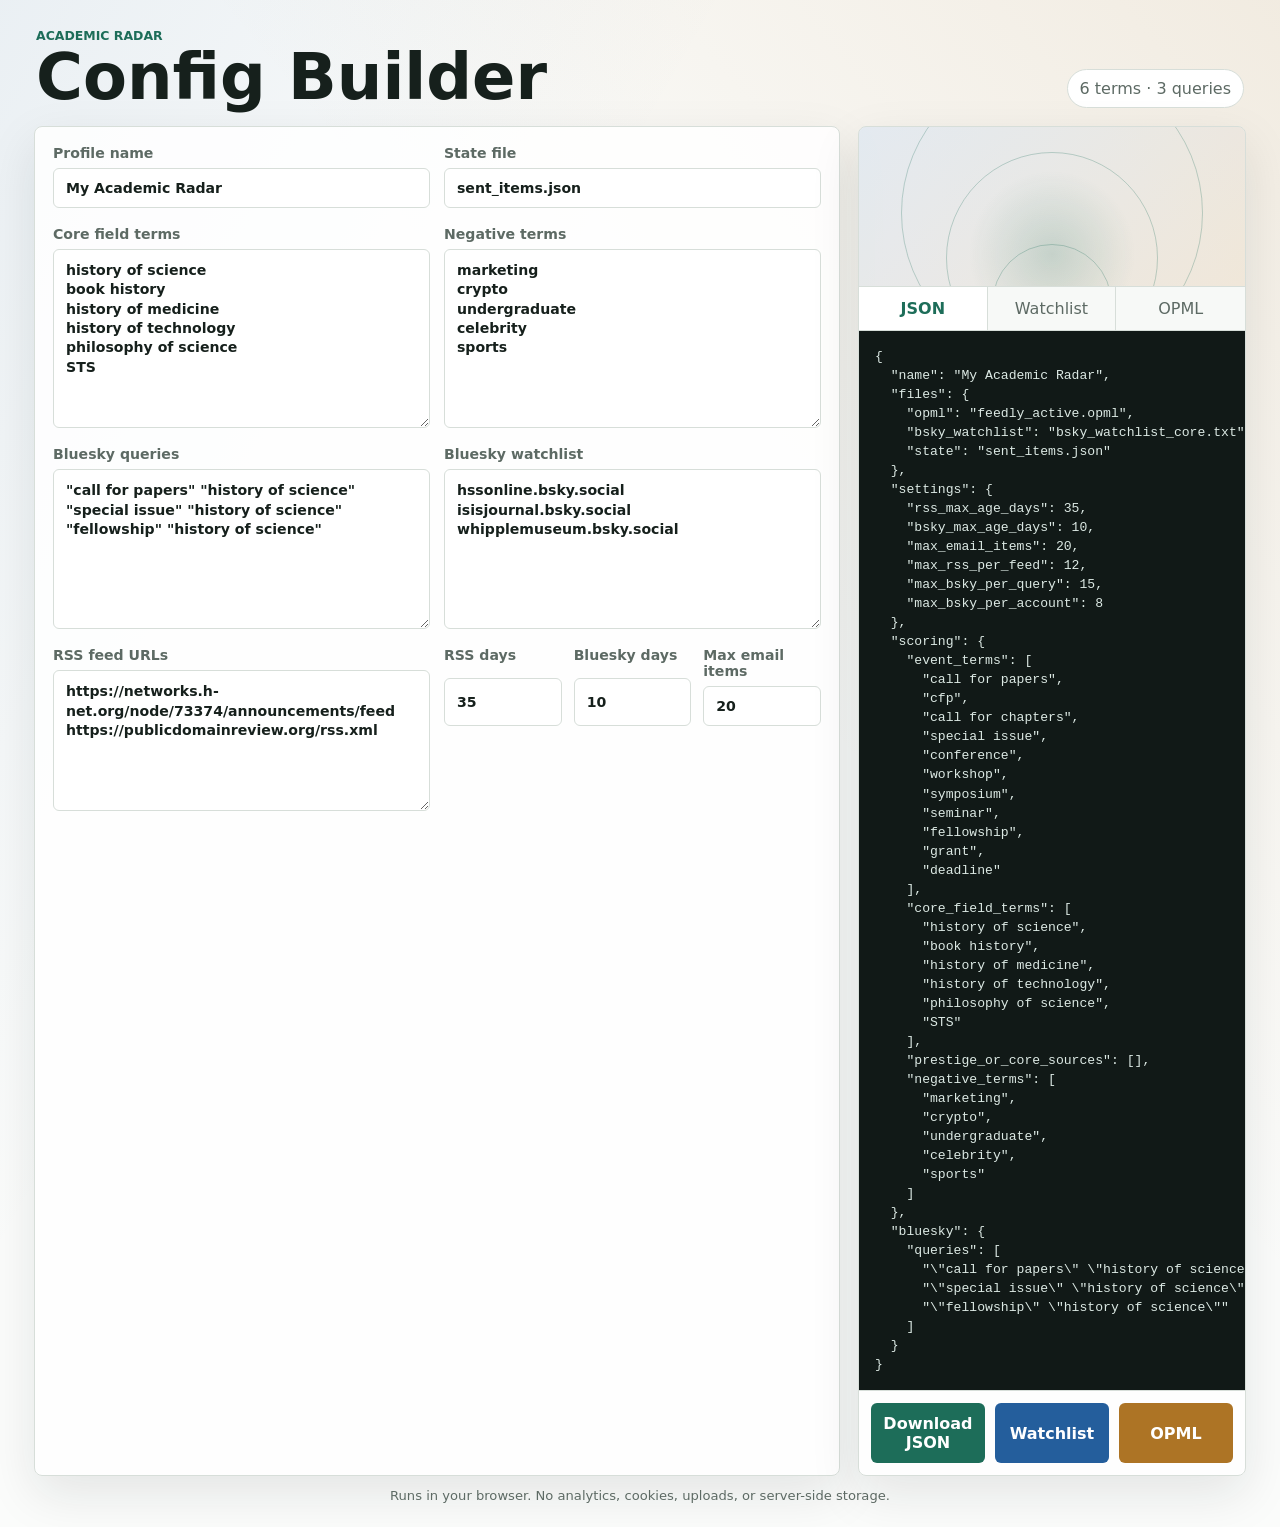
==== index.html @ 34592acf "Add root Pages redirect" ====
<!doctype html>
<html lang="en">
  <head>
    <meta charset="utf-8" />
    <meta http-equiv="refresh" content="0; url=site/" />
    <meta name="viewport" content="width=device-width, initial-scale=1" />
    <title>Academic Radar</title>
  </head>
  <body>
    <p><a href="site/">Open Academic Radar Config Builder</a></p>
  </body>
</html>
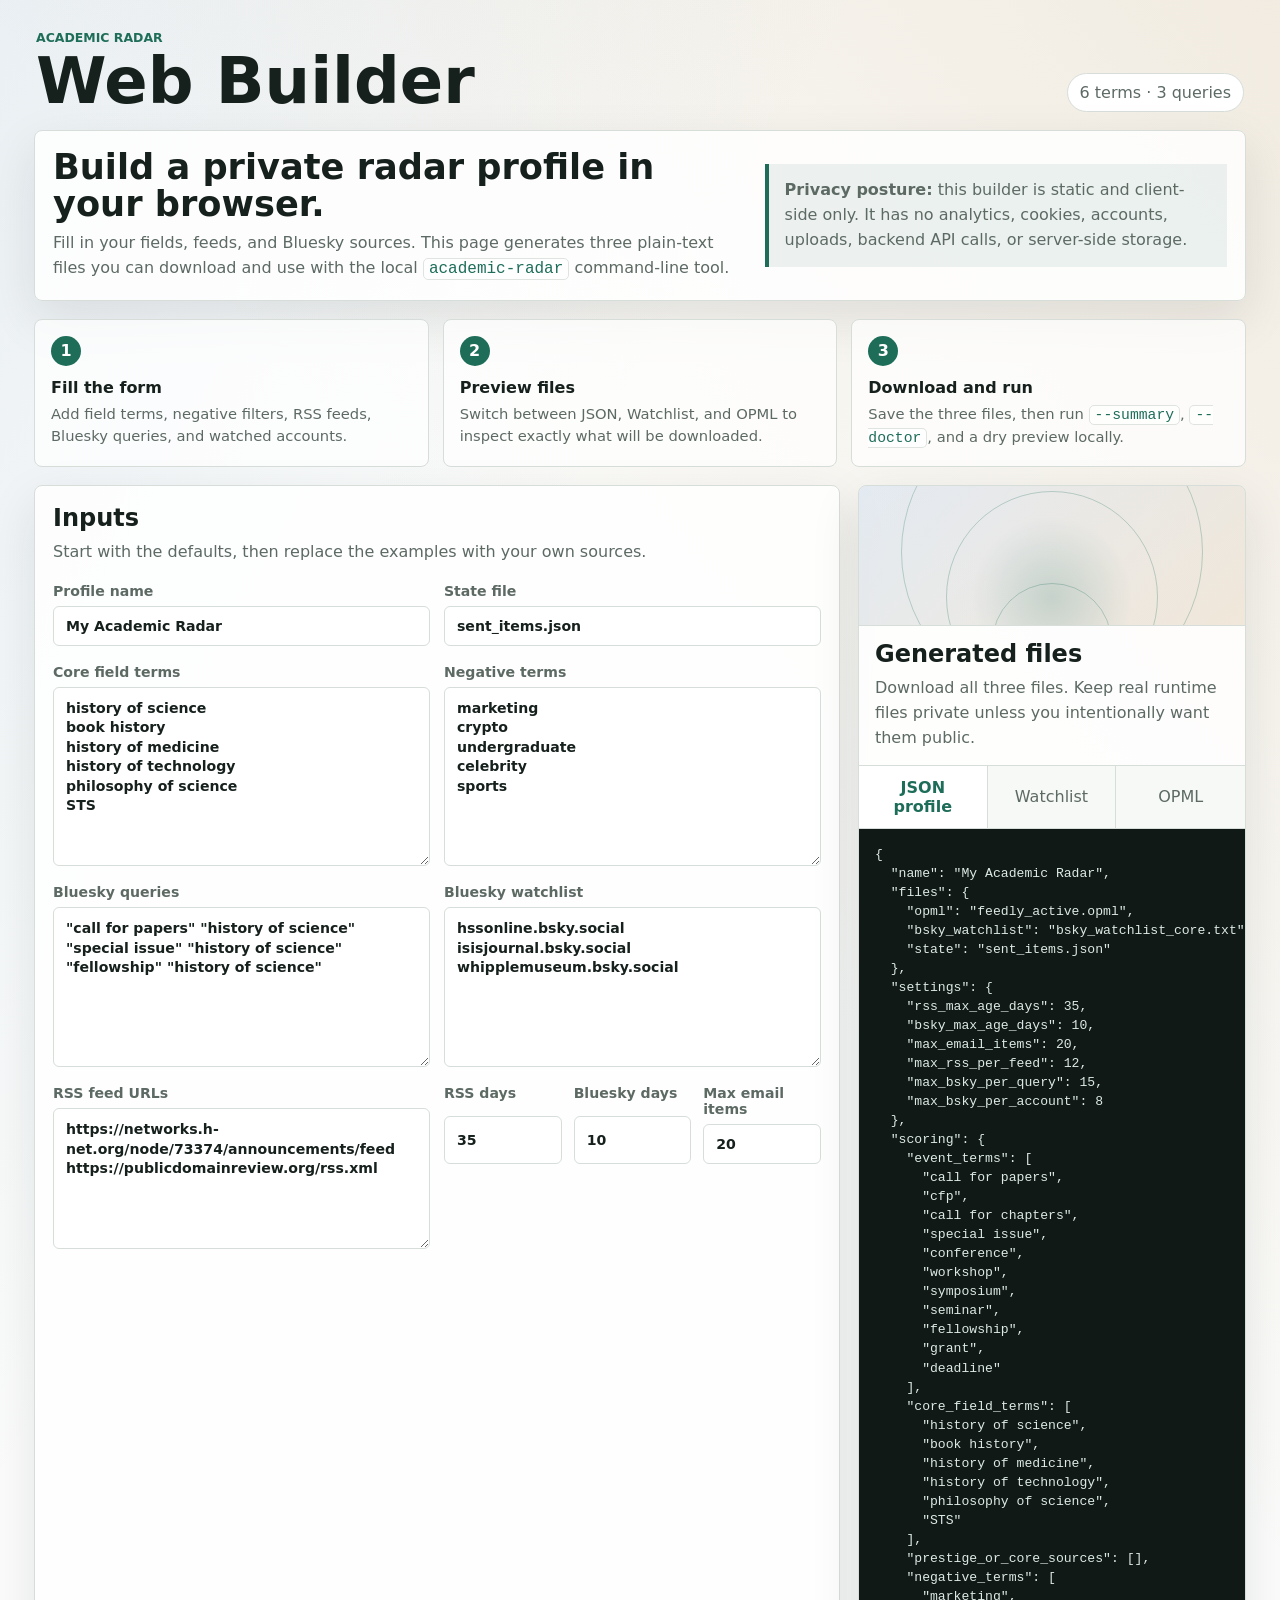
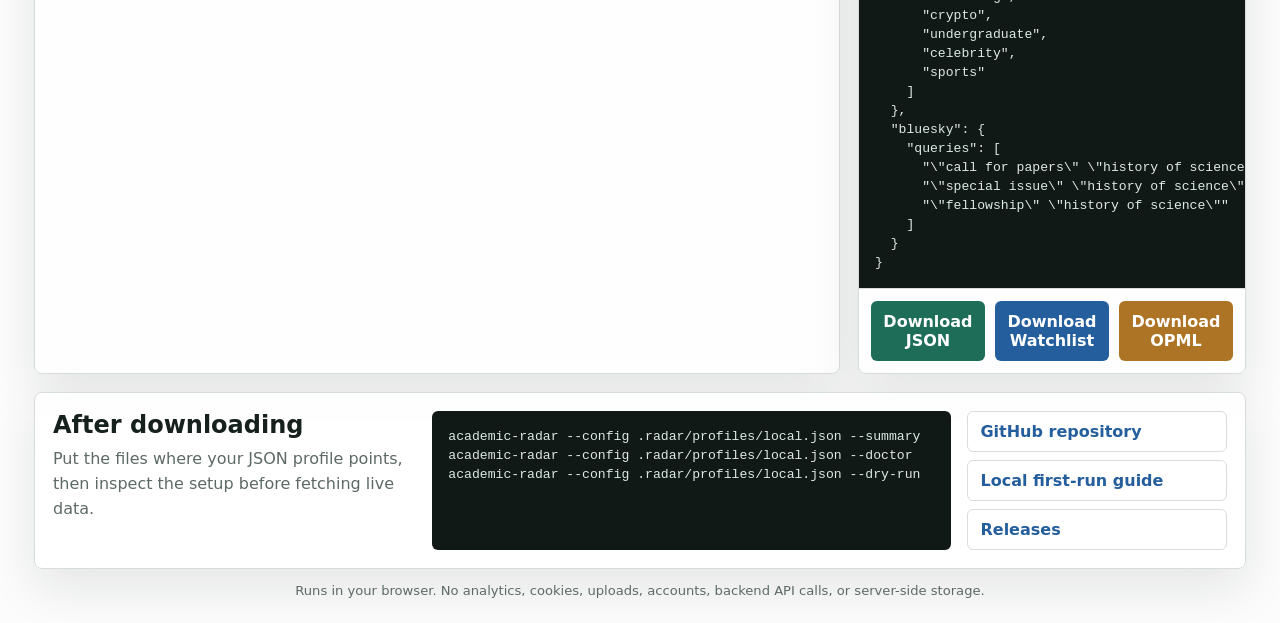
==== commit 0023f5df: "Make root Pages entry mirror web builder" ====
--- a/index.html
+++ b/index.html
@@ -2,11 +2,181 @@
 <html lang="en">
   <head>
     <meta charset="utf-8" />
-    <meta http-equiv="refresh" content="0; url=site/" />
     <meta name="viewport" content="width=device-width, initial-scale=1" />
-    <title>Academic Radar</title>
+    <title>Academic Radar Web Builder</title>
+    <meta
+      name="description"
+      content="Build a local Academic Radar profile, Bluesky watchlist, and OPML feed list in your browser."
+    />
+    <link rel="stylesheet" href="site/styles.css" />
   </head>
   <body>
-    <p><a href="site/">Open Academic Radar Config Builder</a></p>
+    <main class="shell">
+      <section class="workspace" aria-label="Academic Radar web builder">
+        <header class="topbar">
+          <div>
+            <p class="eyebrow">Academic Radar</p>
+            <h1>Web Builder</h1>
+          </div>
+          <div class="status" id="statusText">Ready</div>
+        </header>
+
+        <section class="hero panel" aria-label="What this builder does">
+          <div>
+            <h2>Build a private radar profile in your browser.</h2>
+            <p>
+              Fill in your fields, feeds, and Bluesky sources. This page generates
+              three plain-text files you can download and use with the local
+              <code>academic-radar</code> command-line tool.
+            </p>
+          </div>
+          <div class="hero-note">
+            <strong>Privacy posture:</strong> this builder is static and client-side only.
+            It has no analytics, cookies, accounts, uploads, backend API calls, or
+            server-side storage.
+          </div>
+        </section>
+
+        <section class="steps" aria-label="Beginner workflow">
+          <article class="step-card">
+            <span>1</span>
+            <h2>Fill the form</h2>
+            <p>Add field terms, negative filters, RSS feeds, Bluesky queries, and watched accounts.</p>
+          </article>
+          <article class="step-card">
+            <span>2</span>
+            <h2>Preview files</h2>
+            <p>Switch between JSON, Watchlist, and OPML to inspect exactly what will be downloaded.</p>
+          </article>
+          <article class="step-card">
+            <span>3</span>
+            <h2>Download and run</h2>
+            <p>Save the three files, then run <code>--summary</code>, <code>--doctor</code>, and a dry preview locally.</p>
+          </article>
+        </section>
+
+        <div class="grid">
+          <section class="panel builder" aria-label="Builder inputs">
+            <div class="section-heading">
+              <h2>Inputs</h2>
+              <p>Start with the defaults, then replace the examples with your own sources.</p>
+            </div>
+
+            <div class="field two">
+              <label>
+                Profile name
+                <input id="profileName" value="My Academic Radar" />
+              </label>
+              <label>
+                State file
+                <input id="stateFile" value="sent_items.json" />
+              </label>
+            </div>
+
+            <div class="field two">
+              <label>
+                Core field terms
+                <textarea id="coreTerms" rows="8">history of science
+book history
+history of medicine
+history of technology
+philosophy of science
+STS</textarea>
+              </label>
+              <label>
+                Negative terms
+                <textarea id="negativeTerms" rows="8">marketing
+crypto
+undergraduate
+celebrity
+sports</textarea>
+              </label>
+            </div>
+
+            <div class="field two">
+              <label>
+                Bluesky queries
+                <textarea id="bskyQueries" rows="7">"call for papers" "history of science"
+"special issue" "history of science"
+"fellowship" "history of science"</textarea>
+              </label>
+              <label>
+                Bluesky watchlist
+                <textarea id="watchlist" rows="7">hssonline.bsky.social
+isisjournal.bsky.social
+whipplemuseum.bsky.social</textarea>
+              </label>
+            </div>
+
+            <div class="field two">
+              <label>
+                RSS feed URLs
+                <textarea id="rssFeeds" rows="6">https://networks.h-net.org/node/73374/announcements/feed
+https://publicdomainreview.org/rss.xml</textarea>
+              </label>
+              <div class="numbers" aria-label="Limits">
+                <label>
+                  RSS days
+                  <input id="rssDays" type="number" min="1" max="365" value="35" />
+                </label>
+                <label>
+                  Bluesky days
+                  <input id="bskyDays" type="number" min="1" max="90" value="10" />
+                </label>
+                <label>
+                  Max email items
+                  <input id="maxItems" type="number" min="1" max="100" value="20" />
+                </label>
+              </div>
+            </div>
+          </section>
+
+          <aside class="panel output" aria-label="Generated files">
+            <div class="radar-art" aria-hidden="true">
+              <span></span>
+            </div>
+
+            <div class="output-intro">
+              <h2>Generated files</h2>
+              <p>Download all three files. Keep real runtime files private unless you intentionally want them public.</p>
+            </div>
+
+            <div class="tabs" role="tablist" aria-label="Preview files">
+              <button class="tab active" data-preview="json" type="button">JSON profile</button>
+              <button class="tab" data-preview="watchlist" type="button">Watchlist</button>
+              <button class="tab" data-preview="opml" type="button">OPML</button>
+            </div>
+
+            <pre id="preview" tabindex="0"></pre>
+
+            <div class="actions">
+              <button id="downloadJson" type="button">Download JSON</button>
+              <button id="downloadWatchlist" type="button">Download Watchlist</button>
+              <button id="downloadOpml" type="button">Download OPML</button>
+            </div>
+          </aside>
+        </div>
+
+        <section class="next panel" aria-label="After download">
+          <div>
+            <h2>After downloading</h2>
+            <p>Put the files where your JSON profile points, then inspect the setup before fetching live data.</p>
+          </div>
+          <pre>academic-radar --config .radar/profiles/local.json --summary
+academic-radar --config .radar/profiles/local.json --doctor
+academic-radar --config .radar/profiles/local.json --dry-run</pre>
+          <div class="quick-links">
+            <a href="https://github.com/zhhos98-cell/academic-radar">GitHub repository</a>
+            <a href="https://github.com/zhhos98-cell/academic-radar/blob/main/docs/LOCAL_FIRST_RUN.md">Local first-run guide</a>
+            <a href="https://github.com/zhhos98-cell/academic-radar/releases">Releases</a>
+          </div>
+        </section>
+      </section>
+      <p class="privacy-note">
+        Runs in your browser. No analytics, cookies, uploads, accounts, backend API calls, or server-side storage.
+      </p>
+    </main>
+
+    <script src="site/app.js"></script>
   </body>
 </html>
--- a/site/styles.css
+++ b/site/styles.css
@@ -0,0 +1,418 @@
+:root {
+  color-scheme: light;
+  --ink: #16201c;
+  --muted: #5d6a64;
+  --line: #d7ded9;
+  --paper: #fbfcfb;
+  --panel: #ffffff;
+  --green: #1d6d59;
+  --blue: #245e9c;
+  --gold: #ad7425;
+  --rose: #9a4b58;
+  --shadow: 0 18px 50px rgba(22, 32, 28, 0.1);
+}
+
+* {
+  box-sizing: border-box;
+}
+
+body {
+  margin: 0;
+  min-height: 100vh;
+  background:
+    linear-gradient(120deg, rgba(36, 94, 156, 0.08), transparent 34%),
+    linear-gradient(230deg, rgba(173, 116, 37, 0.12), transparent 42%),
+    var(--paper);
+  color: var(--ink);
+  font-family:
+    Inter, ui-sans-serif, system-ui, -apple-system, BlinkMacSystemFont, "Segoe UI",
+    sans-serif;
+}
+
+button,
+input,
+textarea {
+  font: inherit;
+}
+
+code {
+  border: 1px solid rgba(215, 222, 217, 0.8);
+  border-radius: 5px;
+  background: rgba(255, 255, 255, 0.7);
+  padding: 1px 5px;
+  color: var(--green);
+  font-family: ui-monospace, SFMono-Regular, Menlo, Consolas, monospace;
+}
+
+.shell {
+  width: min(1260px, 100%);
+  margin: 0 auto;
+  padding: 24px;
+}
+
+.workspace {
+  min-height: calc(100vh - 48px);
+  display: flex;
+  flex-direction: column;
+  gap: 18px;
+}
+
+.topbar {
+  display: flex;
+  align-items: flex-end;
+  justify-content: space-between;
+  gap: 18px;
+  padding: 4px 2px 0;
+}
+
+.eyebrow {
+  margin: 0 0 4px;
+  color: var(--green);
+  font-weight: 700;
+  text-transform: uppercase;
+  font-size: 0.78rem;
+}
+
+h1 {
+  margin: 0;
+  font-size: clamp(2rem, 5vw, 4.4rem);
+  line-height: 0.95;
+  letter-spacing: 0;
+}
+
+h2,
+p {
+  margin-top: 0;
+}
+
+h2 {
+  margin-bottom: 8px;
+}
+
+p {
+  color: var(--muted);
+  line-height: 1.55;
+}
+
+.status {
+  border: 1px solid var(--line);
+  background: var(--panel);
+  color: var(--muted);
+  padding: 9px 12px;
+  border-radius: 999px;
+  white-space: nowrap;
+}
+
+.panel {
+  border: 1px solid var(--line);
+  background: rgba(255, 255, 255, 0.86);
+  box-shadow: var(--shadow);
+  border-radius: 8px;
+}
+
+.hero {
+  display: grid;
+  grid-template-columns: minmax(0, 1.2fr) minmax(280px, 0.8fr);
+  gap: 18px;
+  padding: 18px;
+  align-items: center;
+}
+
+.hero h2 {
+  font-size: clamp(1.4rem, 3vw, 2.2rem);
+  line-height: 1.05;
+}
+
+.hero p {
+  margin-bottom: 0;
+}
+
+.hero-note {
+  border-left: 4px solid var(--green);
+  background: rgba(29, 109, 89, 0.08);
+  color: var(--muted);
+  padding: 14px 16px;
+  line-height: 1.55;
+}
+
+.steps {
+  display: grid;
+  grid-template-columns: repeat(3, minmax(0, 1fr));
+  gap: 14px;
+}
+
+.step-card {
+  border: 1px solid var(--line);
+  background: rgba(255, 255, 255, 0.74);
+  border-radius: 8px;
+  padding: 16px;
+}
+
+.step-card span {
+  display: inline-flex;
+  align-items: center;
+  justify-content: center;
+  width: 30px;
+  height: 30px;
+  margin-bottom: 12px;
+  border-radius: 50%;
+  background: var(--green);
+  color: #fff;
+  font-weight: 800;
+}
+
+.step-card h2 {
+  margin-bottom: 6px;
+  font-size: 1rem;
+}
+
+.step-card p {
+  margin-bottom: 0;
+  font-size: 0.92rem;
+}
+
+.grid {
+  display: grid;
+  grid-template-columns: minmax(0, 1.35fr) minmax(360px, 0.65fr);
+  gap: 18px;
+  flex: 1;
+  align-items: stretch;
+}
+
+.builder {
+  display: flex;
+  flex-direction: column;
+  gap: 18px;
+  padding: 18px;
+}
+
+.section-heading p,
+.output-intro p {
+  margin-bottom: 0;
+}
+
+.field {
+  display: grid;
+  gap: 14px;
+}
+
+.field.two {
+  grid-template-columns: repeat(2, minmax(0, 1fr));
+}
+
+label {
+  display: grid;
+  gap: 7px;
+  color: var(--muted);
+  font-weight: 700;
+  font-size: 0.88rem;
+}
+
+input,
+textarea {
+  width: 100%;
+  border: 1px solid var(--line);
+  background: #fff;
+  color: var(--ink);
+  border-radius: 6px;
+  padding: 11px 12px;
+  outline: none;
+}
+
+textarea {
+  resize: vertical;
+  min-height: 128px;
+  line-height: 1.38;
+}
+
+input:focus,
+textarea:focus {
+  border-color: var(--blue);
+  box-shadow: 0 0 0 3px rgba(36, 94, 156, 0.14);
+}
+
+.numbers {
+  display: grid;
+  grid-template-columns: repeat(3, minmax(0, 1fr));
+  gap: 12px;
+  align-content: start;
+}
+
+.output {
+  display: grid;
+  grid-template-rows: auto auto auto 1fr auto;
+  min-height: 720px;
+  overflow: hidden;
+}
+
+.radar-art {
+  height: 140px;
+  position: relative;
+  overflow: hidden;
+  border-bottom: 1px solid var(--line);
+  background:
+    radial-gradient(circle at 50% 80%, rgba(29, 109, 89, 0.18), transparent 36%),
+    linear-gradient(135deg, rgba(36, 94, 156, 0.12), rgba(173, 116, 37, 0.16));
+}
+
+.radar-art::before,
+.radar-art::after,
+.radar-art span {
+  content: "";
+  position: absolute;
+  left: 50%;
+  bottom: -78px;
+  transform: translateX(-50%);
+  border: 1px solid rgba(29, 109, 89, 0.26);
+  border-radius: 50%;
+}
+
+.radar-art::before {
+  width: 300px;
+  height: 300px;
+}
+
+.radar-art::after {
+  width: 210px;
+  height: 210px;
+}
+
+.radar-art span {
+  width: 120px;
+  height: 120px;
+}
+
+.output-intro {
+  padding: 14px 16px;
+  border-bottom: 1px solid var(--line);
+}
+
+.tabs {
+  display: grid;
+  grid-template-columns: repeat(3, 1fr);
+  border-bottom: 1px solid var(--line);
+}
+
+.tab {
+  border: 0;
+  border-right: 1px solid var(--line);
+  background: #f7f9f7;
+  color: var(--muted);
+  padding: 12px 10px;
+  cursor: pointer;
+}
+
+.tab:last-child {
+  border-right: 0;
+}
+
+.tab.active {
+  background: #fff;
+  color: var(--green);
+  font-weight: 800;
+}
+
+pre {
+  margin: 0;
+  padding: 16px;
+  overflow: auto;
+  background: #111917;
+  color: #dce9e4;
+  font: 0.82rem/1.45 ui-monospace, SFMono-Regular, Menlo, Consolas, monospace;
+}
+
+.actions {
+  display: grid;
+  grid-template-columns: repeat(3, 1fr);
+  gap: 10px;
+  padding: 12px;
+  border-top: 1px solid var(--line);
+}
+
+.actions button {
+  border: 0;
+  background: var(--green);
+  color: #fff;
+  border-radius: 6px;
+  padding: 11px 10px;
+  cursor: pointer;
+  font-weight: 800;
+}
+
+.actions button:nth-child(2) {
+  background: var(--blue);
+}
+
+.actions button:nth-child(3) {
+  background: var(--gold);
+}
+
+.next {
+  display: grid;
+  grid-template-columns: minmax(240px, 0.7fr) minmax(360px, 1fr) minmax(220px, 0.5fr);
+  gap: 16px;
+  padding: 18px;
+  align-items: stretch;
+}
+
+.next pre {
+  border-radius: 6px;
+  min-height: 100%;
+}
+
+.quick-links {
+  display: grid;
+  gap: 8px;
+  align-content: start;
+}
+
+.quick-links a {
+  border: 1px solid var(--line);
+  border-radius: 6px;
+  background: #fff;
+  color: var(--blue);
+  padding: 10px 12px;
+  text-decoration: none;
+  font-weight: 800;
+}
+
+.quick-links a:hover,
+.quick-links a:focus {
+  border-color: var(--blue);
+  outline: none;
+}
+
+.privacy-note {
+  margin: 12px 0 0;
+  color: var(--muted);
+  font-size: 0.82rem;
+  text-align: center;
+}
+
+@media (max-width: 920px) {
+  .shell {
+    padding: 14px;
+  }
+
+  .topbar {
+    align-items: flex-start;
+    flex-direction: column;
+  }
+
+  .hero,
+  .grid,
+  .field.two,
+  .steps,
+  .next {
+    grid-template-columns: 1fr;
+  }
+
+  .output {
+    min-height: 620px;
+  }
+
+  .numbers,
+  .actions {
+    grid-template-columns: 1fr;
+  }
+}
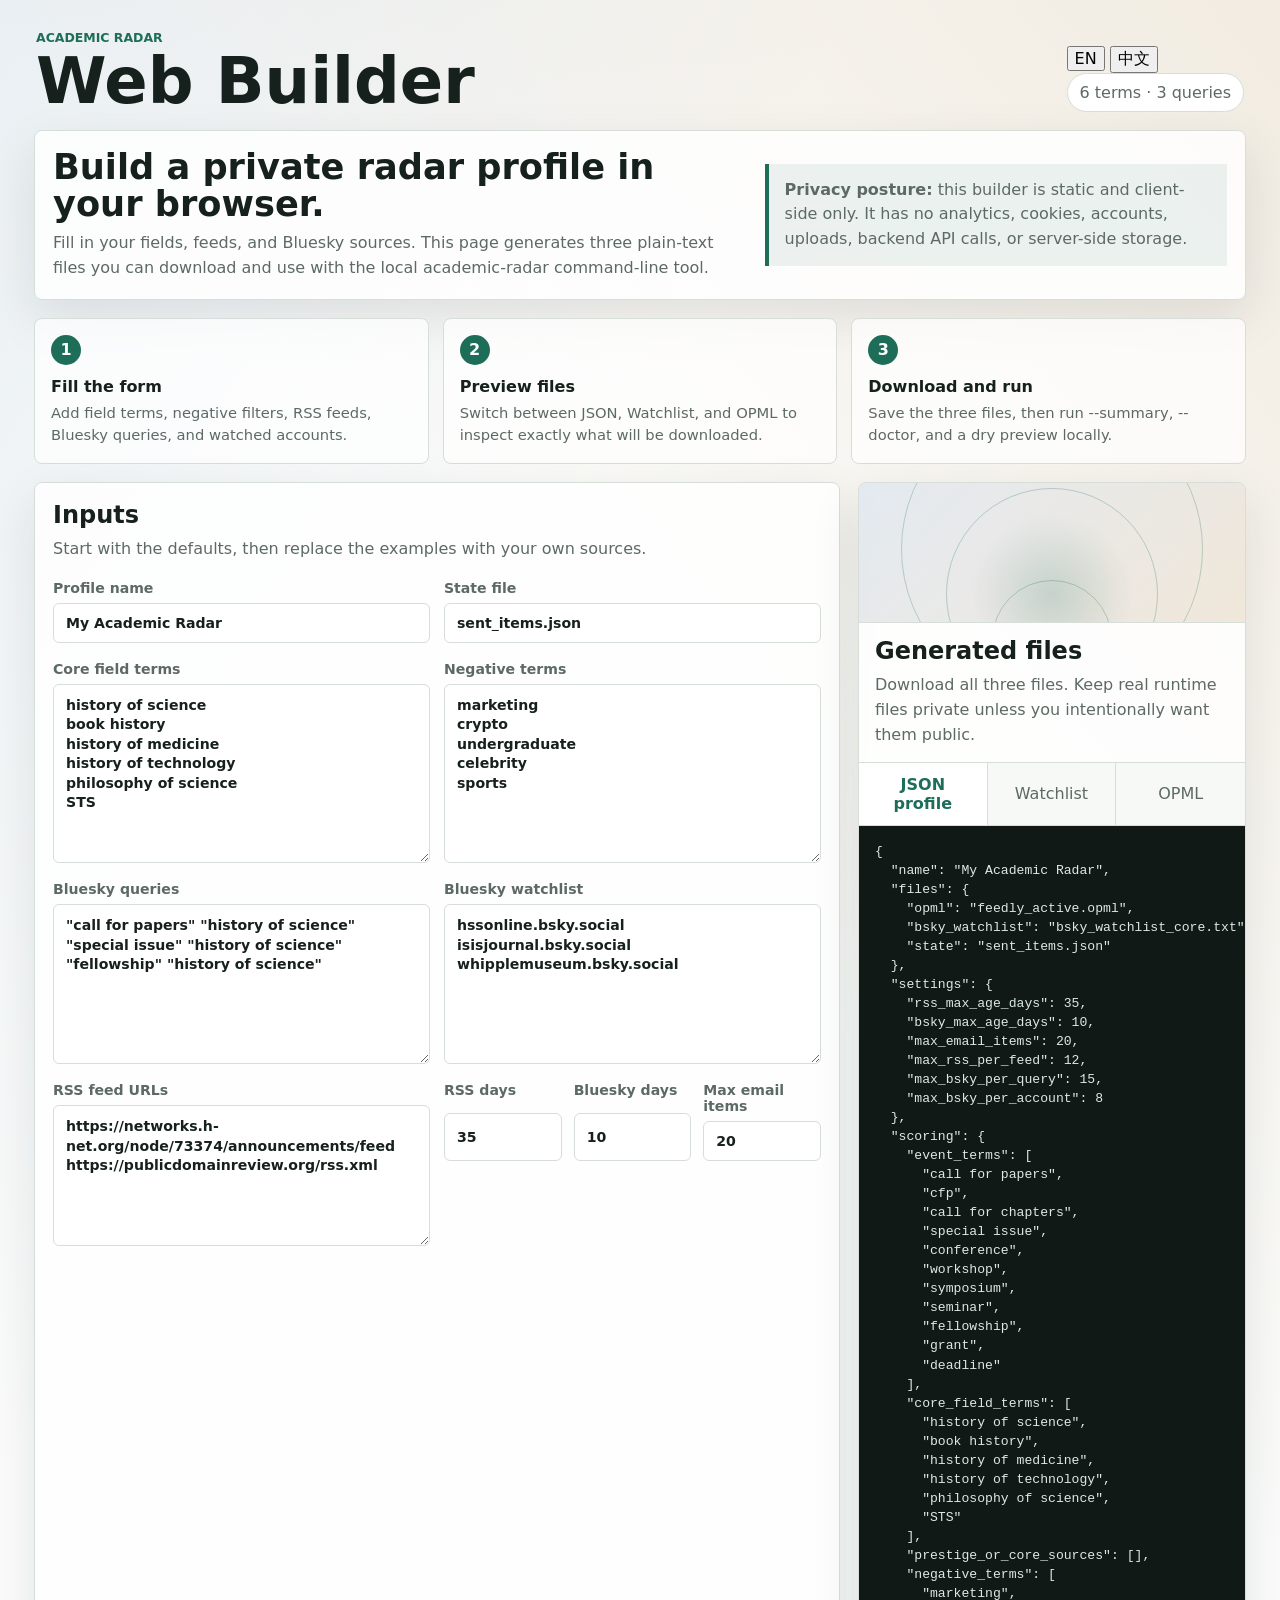
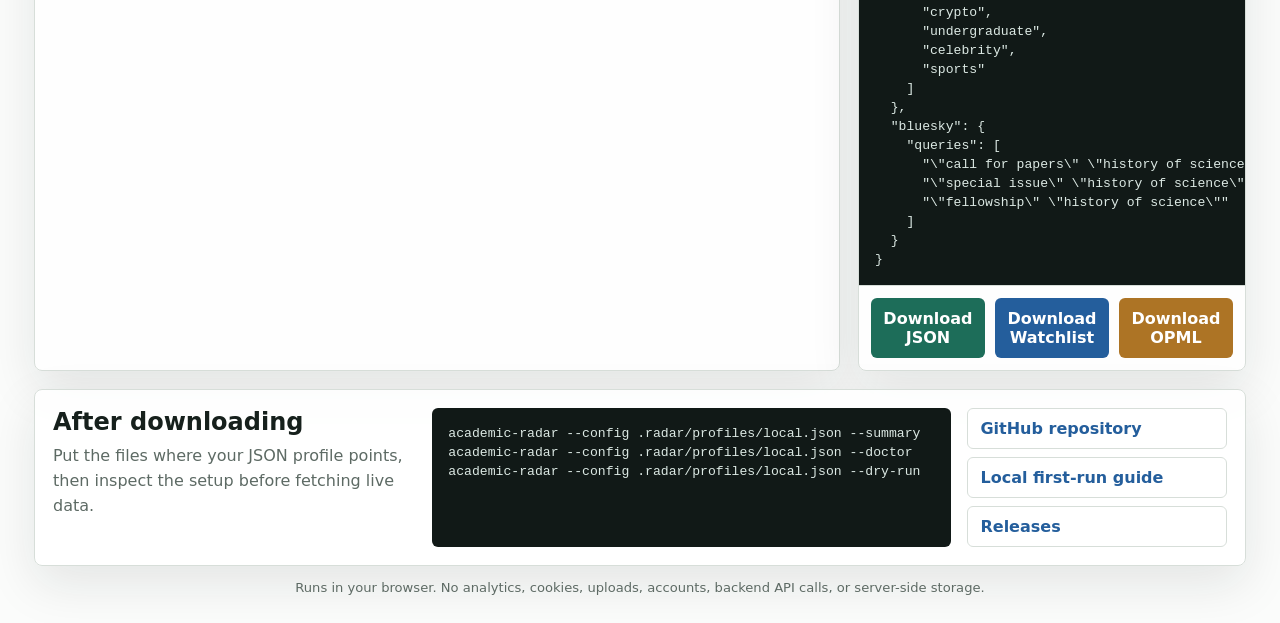
==== commit 9265e460: "Add bilingual markup to root builder" ====
--- a/index.html
+++ b/index.html
@@ -16,66 +16,74 @@
         <header class="topbar">
           <div>
             <p class="eyebrow">Academic Radar</p>
-            <h1>Web Builder</h1>
+            <h1 data-i18n="title">Web Builder</h1>
           </div>
-          <div class="status" id="statusText">Ready</div>
+          <div class="topbar-actions">
+            <div class="language-switch" role="group" aria-label="Language">
+              <button class="lang-button active" data-lang-choice="en" type="button">EN</button>
+              <button class="lang-button" data-lang-choice="zh" type="button">中文</button>
+            </div>
+            <div class="status" id="statusText">Ready</div>
+          </div>
         </header>
 
         <section class="hero panel" aria-label="What this builder does">
           <div>
-            <h2>Build a private radar profile in your browser.</h2>
-            <p>
+            <h2 data-i18n="hero.heading">Build a private radar profile in your browser.</h2>
+            <p data-i18n="hero.body">
               Fill in your fields, feeds, and Bluesky sources. This page generates
               three plain-text files you can download and use with the local
-              <code>academic-radar</code> command-line tool.
+              academic-radar command-line tool.
             </p>
           </div>
           <div class="hero-note">
-            <strong>Privacy posture:</strong> this builder is static and client-side only.
-            It has no analytics, cookies, accounts, uploads, backend API calls, or
-            server-side storage.
+            <strong data-i18n="privacy.label">Privacy posture:</strong>
+            <span data-i18n="privacy.body">
+              this builder is static and client-side only. It has no analytics,
+              cookies, accounts, uploads, backend API calls, or server-side storage.
+            </span>
           </div>
         </section>
 
         <section class="steps" aria-label="Beginner workflow">
           <article class="step-card">
             <span>1</span>
-            <h2>Fill the form</h2>
-            <p>Add field terms, negative filters, RSS feeds, Bluesky queries, and watched accounts.</p>
+            <h2 data-i18n="step1.heading">Fill the form</h2>
+            <p data-i18n="step1.body">Add field terms, negative filters, RSS feeds, Bluesky queries, and watched accounts.</p>
           </article>
           <article class="step-card">
             <span>2</span>
-            <h2>Preview files</h2>
-            <p>Switch between JSON, Watchlist, and OPML to inspect exactly what will be downloaded.</p>
+            <h2 data-i18n="step2.heading">Preview files</h2>
+            <p data-i18n="step2.body">Switch between JSON, Watchlist, and OPML to inspect exactly what will be downloaded.</p>
           </article>
           <article class="step-card">
             <span>3</span>
-            <h2>Download and run</h2>
-            <p>Save the three files, then run <code>--summary</code>, <code>--doctor</code>, and a dry preview locally.</p>
+            <h2 data-i18n="step3.heading">Download and run</h2>
+            <p data-i18n="step3.body">Save the three files, then run --summary, --doctor, and a dry preview locally.</p>
           </article>
         </section>
 
         <div class="grid">
           <section class="panel builder" aria-label="Builder inputs">
             <div class="section-heading">
-              <h2>Inputs</h2>
-              <p>Start with the defaults, then replace the examples with your own sources.</p>
+              <h2 data-i18n="inputs.heading">Inputs</h2>
+              <p data-i18n="inputs.body">Start with the defaults, then replace the examples with your own sources.</p>
             </div>
 
             <div class="field two">
               <label>
-                Profile name
+                <span data-i18n="label.profileName">Profile name</span>
                 <input id="profileName" value="My Academic Radar" />
               </label>
               <label>
-                State file
+                <span data-i18n="label.stateFile">State file</span>
                 <input id="stateFile" value="sent_items.json" />
               </label>
             </div>
 
             <div class="field two">
               <label>
-                Core field terms
+                <span data-i18n="label.coreTerms">Core field terms</span>
                 <textarea id="coreTerms" rows="8">history of science
 book history
 history of medicine
@@ -84,7 +92,7 @@
 STS</textarea>
               </label>
               <label>
-                Negative terms
+                <span data-i18n="label.negativeTerms">Negative terms</span>
                 <textarea id="negativeTerms" rows="8">marketing
 crypto
 undergraduate
@@ -95,13 +103,13 @@
 
             <div class="field two">
               <label>
-                Bluesky queries
+                <span data-i18n="label.bskyQueries">Bluesky queries</span>
                 <textarea id="bskyQueries" rows="7">"call for papers" "history of science"
 "special issue" "history of science"
 "fellowship" "history of science"</textarea>
               </label>
               <label>
-                Bluesky watchlist
+                <span data-i18n="label.watchlist">Bluesky watchlist</span>
                 <textarea id="watchlist" rows="7">hssonline.bsky.social
 isisjournal.bsky.social
 whipplemuseum.bsky.social</textarea>
@@ -110,21 +118,21 @@
 
             <div class="field two">
               <label>
-                RSS feed URLs
+                <span data-i18n="label.rssFeeds">RSS feed URLs</span>
                 <textarea id="rssFeeds" rows="6">https://networks.h-net.org/node/73374/announcements/feed
 https://publicdomainreview.org/rss.xml</textarea>
               </label>
               <div class="numbers" aria-label="Limits">
                 <label>
-                  RSS days
+                  <span data-i18n="label.rssDays">RSS days</span>
                   <input id="rssDays" type="number" min="1" max="365" value="35" />
                 </label>
                 <label>
-                  Bluesky days
+                  <span data-i18n="label.bskyDays">Bluesky days</span>
                   <input id="bskyDays" type="number" min="1" max="90" value="10" />
                 </label>
                 <label>
-                  Max email items
+                  <span data-i18n="label.maxItems">Max email items</span>
                   <input id="maxItems" type="number" min="1" max="100" value="20" />
                 </label>
               </div>
@@ -137,42 +145,42 @@
             </div>
 
             <div class="output-intro">
-              <h2>Generated files</h2>
-              <p>Download all three files. Keep real runtime files private unless you intentionally want them public.</p>
+              <h2 data-i18n="output.heading">Generated files</h2>
+              <p data-i18n="output.body">Download all three files. Keep real runtime files private unless you intentionally want them public.</p>
             </div>
 
             <div class="tabs" role="tablist" aria-label="Preview files">
-              <button class="tab active" data-preview="json" type="button">JSON profile</button>
-              <button class="tab" data-preview="watchlist" type="button">Watchlist</button>
-              <button class="tab" data-preview="opml" type="button">OPML</button>
+              <button class="tab active" data-preview="json" data-i18n="tab.json" type="button">JSON profile</button>
+              <button class="tab" data-preview="watchlist" data-i18n="tab.watchlist" type="button">Watchlist</button>
+              <button class="tab" data-preview="opml" data-i18n="tab.opml" type="button">OPML</button>
             </div>
 
             <pre id="preview" tabindex="0"></pre>
 
             <div class="actions">
-              <button id="downloadJson" type="button">Download JSON</button>
-              <button id="downloadWatchlist" type="button">Download Watchlist</button>
-              <button id="downloadOpml" type="button">Download OPML</button>
+              <button id="downloadJson" data-i18n="button.json" type="button">Download JSON</button>
+              <button id="downloadWatchlist" data-i18n="button.watchlist" type="button">Download Watchlist</button>
+              <button id="downloadOpml" data-i18n="button.opml" type="button">Download OPML</button>
             </div>
           </aside>
         </div>
 
         <section class="next panel" aria-label="After download">
           <div>
-            <h2>After downloading</h2>
-            <p>Put the files where your JSON profile points, then inspect the setup before fetching live data.</p>
+            <h2 data-i18n="after.heading">After downloading</h2>
+            <p data-i18n="after.body">Put the files where your JSON profile points, then inspect the setup before fetching live data.</p>
           </div>
           <pre>academic-radar --config .radar/profiles/local.json --summary
 academic-radar --config .radar/profiles/local.json --doctor
 academic-radar --config .radar/profiles/local.json --dry-run</pre>
           <div class="quick-links">
-            <a href="https://github.com/zhhos98-cell/academic-radar">GitHub repository</a>
-            <a href="https://github.com/zhhos98-cell/academic-radar/blob/main/docs/LOCAL_FIRST_RUN.md">Local first-run guide</a>
-            <a href="https://github.com/zhhos98-cell/academic-radar/releases">Releases</a>
+            <a href="https://github.com/zhhos98-cell/academic-radar" data-i18n="link.repo">GitHub repository</a>
+            <a href="https://github.com/zhhos98-cell/academic-radar/blob/main/docs/LOCAL_FIRST_RUN.md" data-i18n="link.guide">Local first-run guide</a>
+            <a href="https://github.com/zhhos98-cell/academic-radar/releases" data-i18n="link.releases">Releases</a>
           </div>
         </section>
       </section>
-      <p class="privacy-note">
+      <p class="privacy-note" data-i18n="footer.privacy">
         Runs in your browser. No analytics, cookies, uploads, accounts, backend API calls, or server-side storage.
       </p>
     </main>
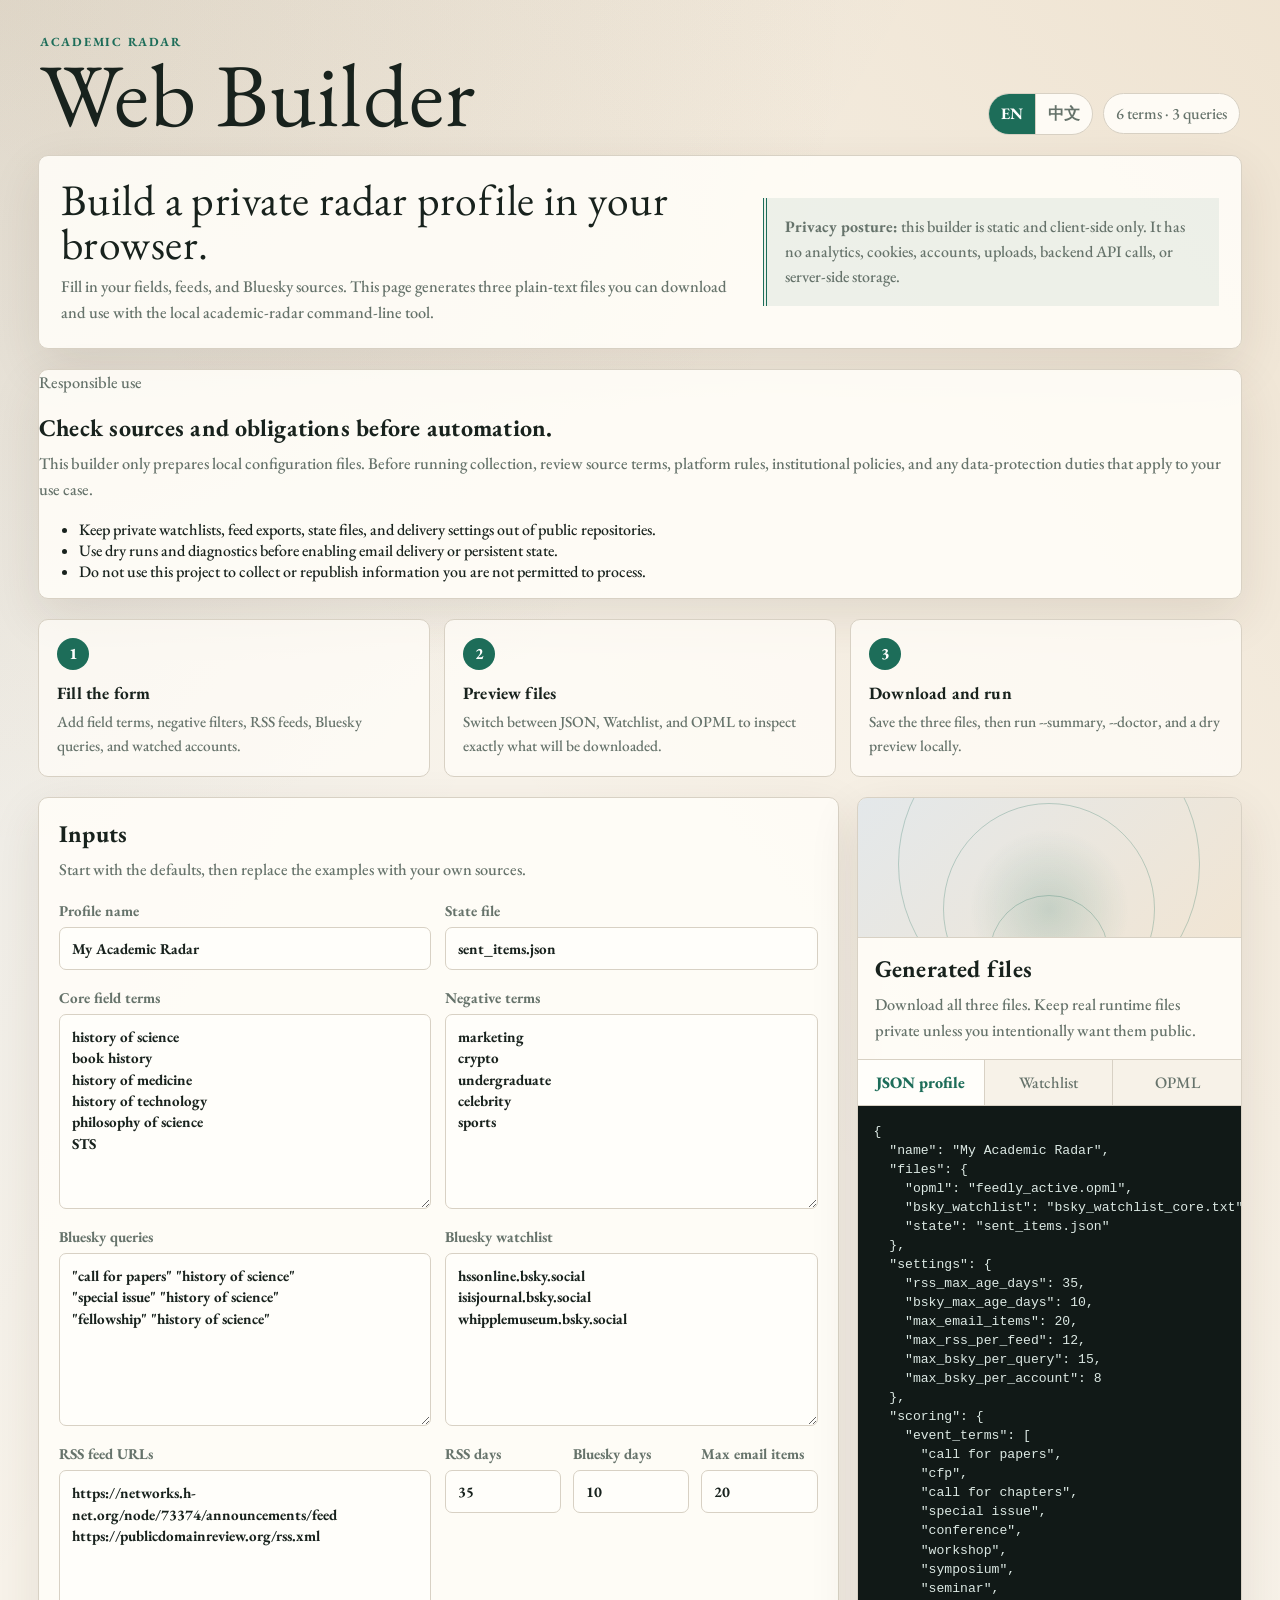
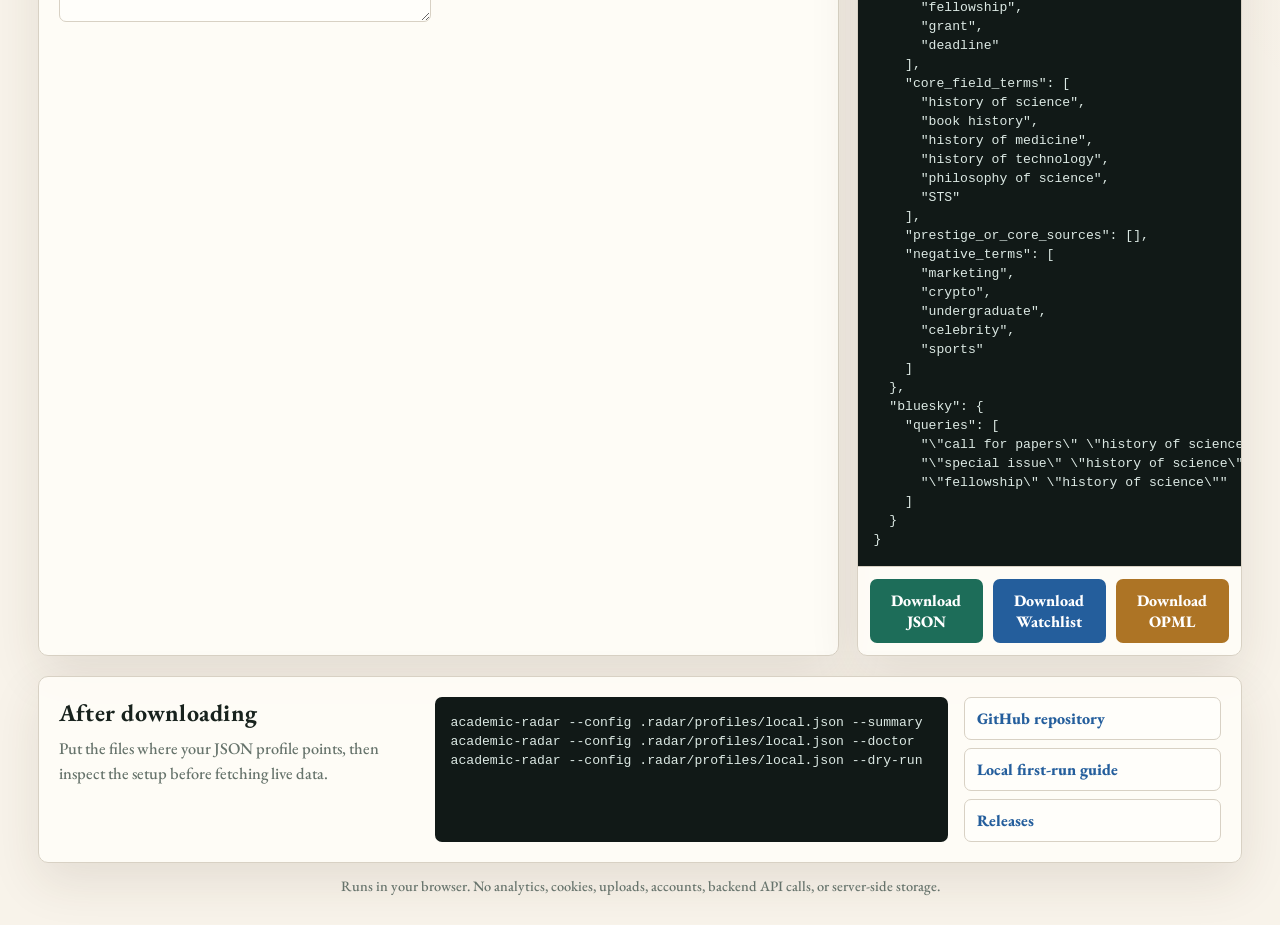
==== commit e05cc3c2: "Add responsible use notice to root builder" ====
--- a/index.html
+++ b/index.html
@@ -45,6 +45,22 @@
           </div>
         </section>
 
+        <section class="compliance panel" aria-label="Responsible use notice">
+          <div>
+            <p class="kicker" data-i18n="compliance.kicker">Responsible use</p>
+            <h2 data-i18n="compliance.heading">Check sources and obligations before automation.</h2>
+            <p data-i18n="compliance.body">
+              This builder only prepares local configuration files. Before running collection, review source terms,
+              platform rules, institutional policies, and any data-protection duties that apply to your use case.
+            </p>
+          </div>
+          <ul>
+            <li data-i18n="compliance.item1">Keep private watchlists, feed exports, state files, and delivery settings out of public repositories.</li>
+            <li data-i18n="compliance.item2">Use dry runs and diagnostics before enabling email delivery or persistent state.</li>
+            <li data-i18n="compliance.item3">Do not use this project to collect or republish information you are not permitted to process.</li>
+          </ul>
+        </section>
+
         <section class="steps" aria-label="Beginner workflow">
           <article class="step-card">
             <span>1</span>
--- a/site/styles.css
+++ b/site/styles.css
@@ -1,15 +1,20 @@
+@import url("https://fonts.googleapis.com/css2?family=EB+Garamond:wght@500;600;700&family=IM+Fell+English:ital@0;1&display=swap");
+
 :root {
   color-scheme: light;
-  --ink: #16201c;
-  --muted: #5d6a64;
-  --line: #d7ded9;
-  --paper: #fbfcfb;
-  --panel: #ffffff;
+  --ink: #18221d;
+  --muted: #66736b;
+  --line: #d8d1c4;
+  --paper: #f8f3ea;
+  --panel: #fffdf8;
   --green: #1d6d59;
   --blue: #245e9c;
   --gold: #ad7425;
   --rose: #9a4b58;
-  --shadow: 0 18px 50px rgba(22, 32, 28, 0.1);
+  --shadow: 0 18px 50px rgba(62, 45, 27, 0.11);
+  --font-title: "IM Fell English", "EB Garamond", Georgia, "Times New Roman", "Songti SC", "Noto Serif CJK SC", serif;
+  --font-body: "EB Garamond", "Songti SC", "Noto Serif CJK SC", "SimSun", Georgia, serif;
+  --font-mono: ui-monospace, SFMono-Regular, Menlo, Consolas, monospace;
 }
 
 * {
@@ -20,13 +25,13 @@
   margin: 0;
   min-height: 100vh;
   background:
+    radial-gradient(circle at top left, rgba(173, 116, 37, 0.14), transparent 30%),
     linear-gradient(120deg, rgba(36, 94, 156, 0.08), transparent 34%),
     linear-gradient(230deg, rgba(173, 116, 37, 0.12), transparent 42%),
     var(--paper);
   color: var(--ink);
-  font-family:
-    Inter, ui-sans-serif, system-ui, -apple-system, BlinkMacSystemFont, "Segoe UI",
-    sans-serif;
+  font-family: var(--font-body);
+  font-weight: 500;
 }
 
 button,
@@ -36,25 +41,26 @@
 }
 
 code {
-  border: 1px solid rgba(215, 222, 217, 0.8);
+  border: 1px solid rgba(216, 209, 196, 0.8);
   border-radius: 5px;
-  background: rgba(255, 255, 255, 0.7);
+  background: rgba(255, 253, 248, 0.78);
   padding: 1px 5px;
   color: var(--green);
-  font-family: ui-monospace, SFMono-Regular, Menlo, Consolas, monospace;
+  font-family: var(--font-mono);
+  font-size: 0.92em;
 }
 
 .shell {
   width: min(1260px, 100%);
   margin: 0 auto;
-  padding: 24px;
+  padding: 28px;
 }
 
 .workspace {
-  min-height: calc(100vh - 48px);
+  min-height: calc(100vh - 56px);
   display: flex;
   flex-direction: column;
-  gap: 18px;
+  gap: 20px;
 }
 
 .topbar {
@@ -65,19 +71,58 @@
   padding: 4px 2px 0;
 }
 
+.topbar-actions {
+  display: flex;
+  align-items: center;
+  gap: 10px;
+  flex-wrap: wrap;
+  justify-content: flex-end;
+}
+
+.language-switch {
+  display: inline-flex;
+  overflow: hidden;
+  border: 1px solid var(--line);
+  border-radius: 999px;
+  background: rgba(255, 253, 248, 0.92);
+}
+
+.lang-button {
+  border: 0;
+  border-right: 1px solid var(--line);
+  background: transparent;
+  color: var(--muted);
+  padding: 9px 12px;
+  cursor: pointer;
+  font-weight: 700;
+}
+
+.lang-button:last-child {
+  border-right: 0;
+}
+
+.lang-button.active {
+  background: var(--green);
+  color: #fff;
+}
+
 .eyebrow {
   margin: 0 0 4px;
   color: var(--green);
+  font-family: var(--font-body);
   font-weight: 700;
   text-transform: uppercase;
+  letter-spacing: 0.14em;
   font-size: 0.78rem;
 }
 
 h1 {
   margin: 0;
-  font-size: clamp(2rem, 5vw, 4.4rem);
-  line-height: 0.95;
-  letter-spacing: 0;
+  font-family: var(--font-title);
+  font-weight: 400;
+  font-size: clamp(2.7rem, 7vw, 6.2rem);
+  line-height: 0.88;
+  letter-spacing: 0.01em;
 }
 
 h2,
@@ -87,16 +132,20 @@
 
 h2 {
   margin-bottom: 8px;
+  font-family: var(--font-body);
+  font-weight: 700;
+  letter-spacing: 0.01em;
 }
 
 p {
   color: var(--muted);
-  line-height: 1.55;
+  line-height: 1.58;
+  font-size: 1.02rem;
 }
 
 .status {
   border: 1px solid var(--line);
-  background: var(--panel);
+  background: rgba(255, 253, 248, 0.92);
   color: var(--muted);
   padding: 9px 12px;
   border-radius: 999px;
@@ -105,22 +154,24 @@
 
 .panel {
   border: 1px solid var(--line);
-  background: rgba(255, 255, 255, 0.86);
+  background: rgba(255, 253, 248, 0.9);
   box-shadow: var(--shadow);
-  border-radius: 8px;
+  border-radius: 10px;
 }
 
 .hero {
   display: grid;
   grid-template-columns: minmax(0, 1.2fr) minmax(280px, 0.8fr);
   gap: 18px;
-  padding: 18px;
+  padding: 22px;
   align-items: center;
 }
 
 .hero h2 {
-  font-size: clamp(1.4rem, 3vw, 2.2rem);
-  line-height: 1.05;
+  font-family: var(--font-title);
+  font-weight: 400;
+  font-size: clamp(1.7rem, 3.4vw, 2.8rem);
+  line-height: 1.02;
 }
 
 .hero p {
@@ -128,11 +179,11 @@
 }
 
 .hero-note {
-  border-left: 4px solid var(--green);
-  background: rgba(29, 109, 89, 0.08);
-  color: var(--muted);
-  padding: 14px 16px;
-  line-height: 1.55;
+  border-left: 4px double var(--green);
+  background: rgba(29, 109, 89, 0.075);
+  color: var(--muted);
+  padding: 16px 18px;
+  line-height: 1.58;
 }
 
 .steps {
@@ -143,17 +194,17 @@
 
 .step-card {
   border: 1px solid var(--line);
-  background: rgba(255, 255, 255, 0.74);
-  border-radius: 8px;
-  padding: 16px;
+  background: rgba(255, 253, 248, 0.78);
+  border-radius: 10px;
+  padding: 18px;
 }
 
 .step-card span {
   display: inline-flex;
   align-items: center;
   justify-content: center;
-  width: 30px;
-  height: 30px;
+  width: 32px;
+  height: 32px;
   margin-bottom: 12px;
   border-radius: 50%;
   background: var(--green);
@@ -163,12 +214,12 @@
 
 .step-card h2 {
   margin-bottom: 6px;
-  font-size: 1rem;
+  font-size: 1.08rem;
 }
 
 .step-card p {
   margin-bottom: 0;
-  font-size: 0.92rem;
+  font-size: 0.96rem;
 }
 
 .grid {
@@ -183,7 +234,7 @@
   display: flex;
   flex-direction: column;
   gap: 18px;
-  padding: 18px;
+  padding: 20px;
 }
 
 .section-heading p,
@@ -205,16 +256,16 @@
   gap: 7px;
   color: var(--muted);
   font-weight: 700;
-  font-size: 0.88rem;
+  font-size: 0.94rem;
 }
 
 input,
 textarea {
   width: 100%;
   border: 1px solid var(--line);
-  background: #fff;
+  background: #fffefa;
   color: var(--ink);
-  border-radius: 6px;
+  border-radius: 7px;
   padding: 11px 12px;
   outline: none;
 }
@@ -222,7 +273,7 @@
 textarea {
   resize: vertical;
   min-height: 128px;
-  line-height: 1.38;
+  line-height: 1.42;
 }
 
 input:focus,
@@ -283,7 +334,7 @@
 }
 
 .output-intro {
-  padding: 14px 16px;
+  padding: 15px 17px;
   border-bottom: 1px solid var(--line);
 }
 
@@ -296,7 +347,7 @@
 .tab {
   border: 0;
   border-right: 1px solid var(--line);
-  background: #f7f9f7;
+  background: #f7f2e8;
   color: var(--muted);
   padding: 12px 10px;
   cursor: pointer;
@@ -307,7 +358,7 @@
 }
 
 .tab.active {
-  background: #fff;
+  background: #fffefa;
   color: var(--green);
   font-weight: 800;
 }
@@ -318,7 +369,7 @@
   overflow: auto;
   background: #111917;
   color: #dce9e4;
-  font: 0.82rem/1.45 ui-monospace, SFMono-Regular, Menlo, Consolas, monospace;
+  font: 0.82rem/1.45 var(--font-mono);
 }
 
 .actions {
@@ -333,7 +384,7 @@
   border: 0;
   background: var(--green);
   color: #fff;
-  border-radius: 6px;
+  border-radius: 7px;
   padding: 11px 10px;
   cursor: pointer;
   font-weight: 800;
@@ -351,12 +402,12 @@
   display: grid;
   grid-template-columns: minmax(240px, 0.7fr) minmax(360px, 1fr) minmax(220px, 0.5fr);
   gap: 16px;
-  padding: 18px;
+  padding: 20px;
   align-items: stretch;
 }
 
 .next pre {
-  border-radius: 6px;
+  border-radius: 7px;
   min-height: 100%;
 }
 
@@ -368,8 +419,8 @@
 
 .quick-links a {
   border: 1px solid var(--line);
-  border-radius: 6px;
-  background: #fff;
+  border-radius: 7px;
+  background: #fffefa;
   color: var(--blue);
   padding: 10px 12px;
   text-decoration: none;
@@ -385,8 +436,26 @@
 .privacy-note {
   margin: 12px 0 0;
   color: var(--muted);
-  font-size: 0.82rem;
+  font-size: 0.9rem;
   text-align: center;
+}
+
+.lang-zh {
+  font-family: "Songti SC", "Noto Serif CJK SC", "SimSun", var(--font-body);
+}
+
+.lang-zh h1,
+.lang-zh .hero h2 {
+  font-family: "Songti SC", "Noto Serif CJK SC", "SimSun", serif;
+  font-weight: 600;
+  letter-spacing: 0.02em;
+}
+
+.lang-zh p,
+.lang-zh .hero-note,
+.lang-zh label,
+.lang-zh button {
+  line-height: 1.72;
 }
 
 @media (max-width: 920px) {
@@ -397,6 +466,10 @@
   .topbar {
     align-items: flex-start;
     flex-direction: column;
+  }
+
+  .topbar-actions {
+    justify-content: flex-start;
   }
 
   .hero,
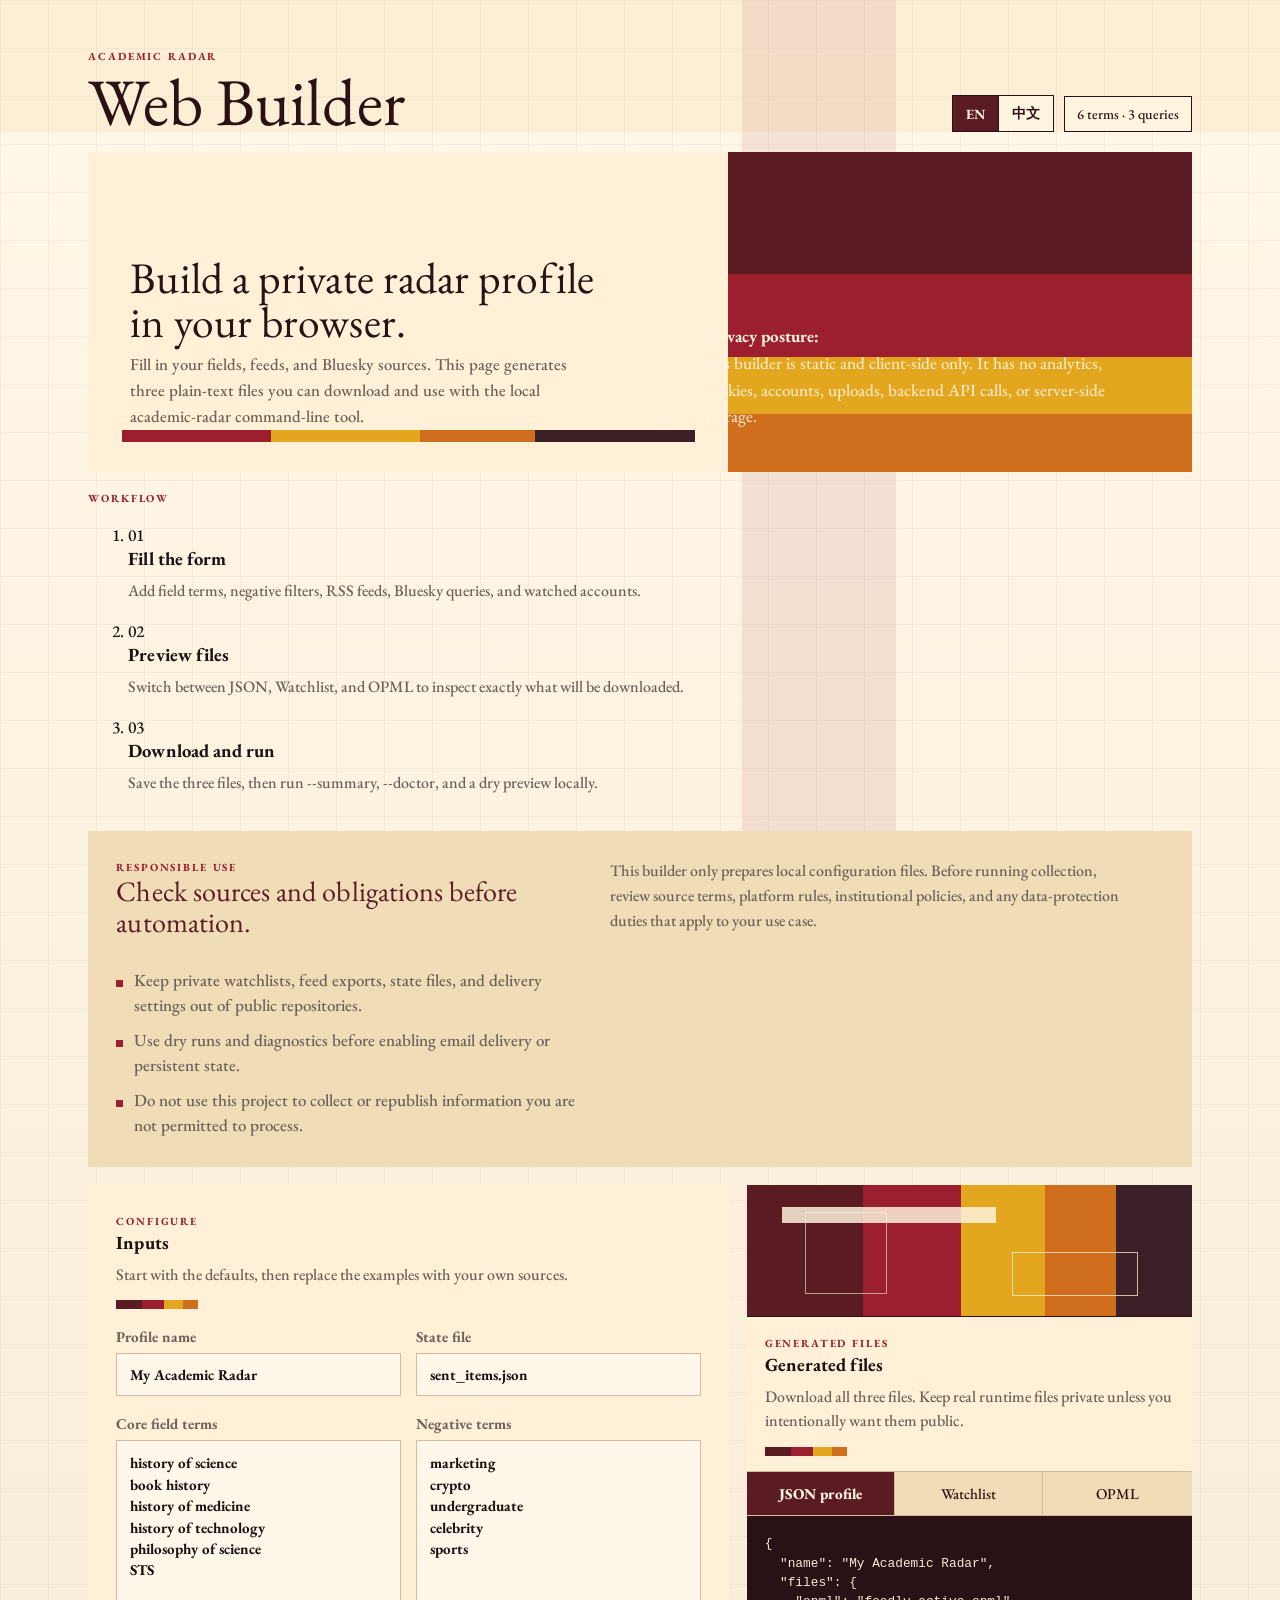
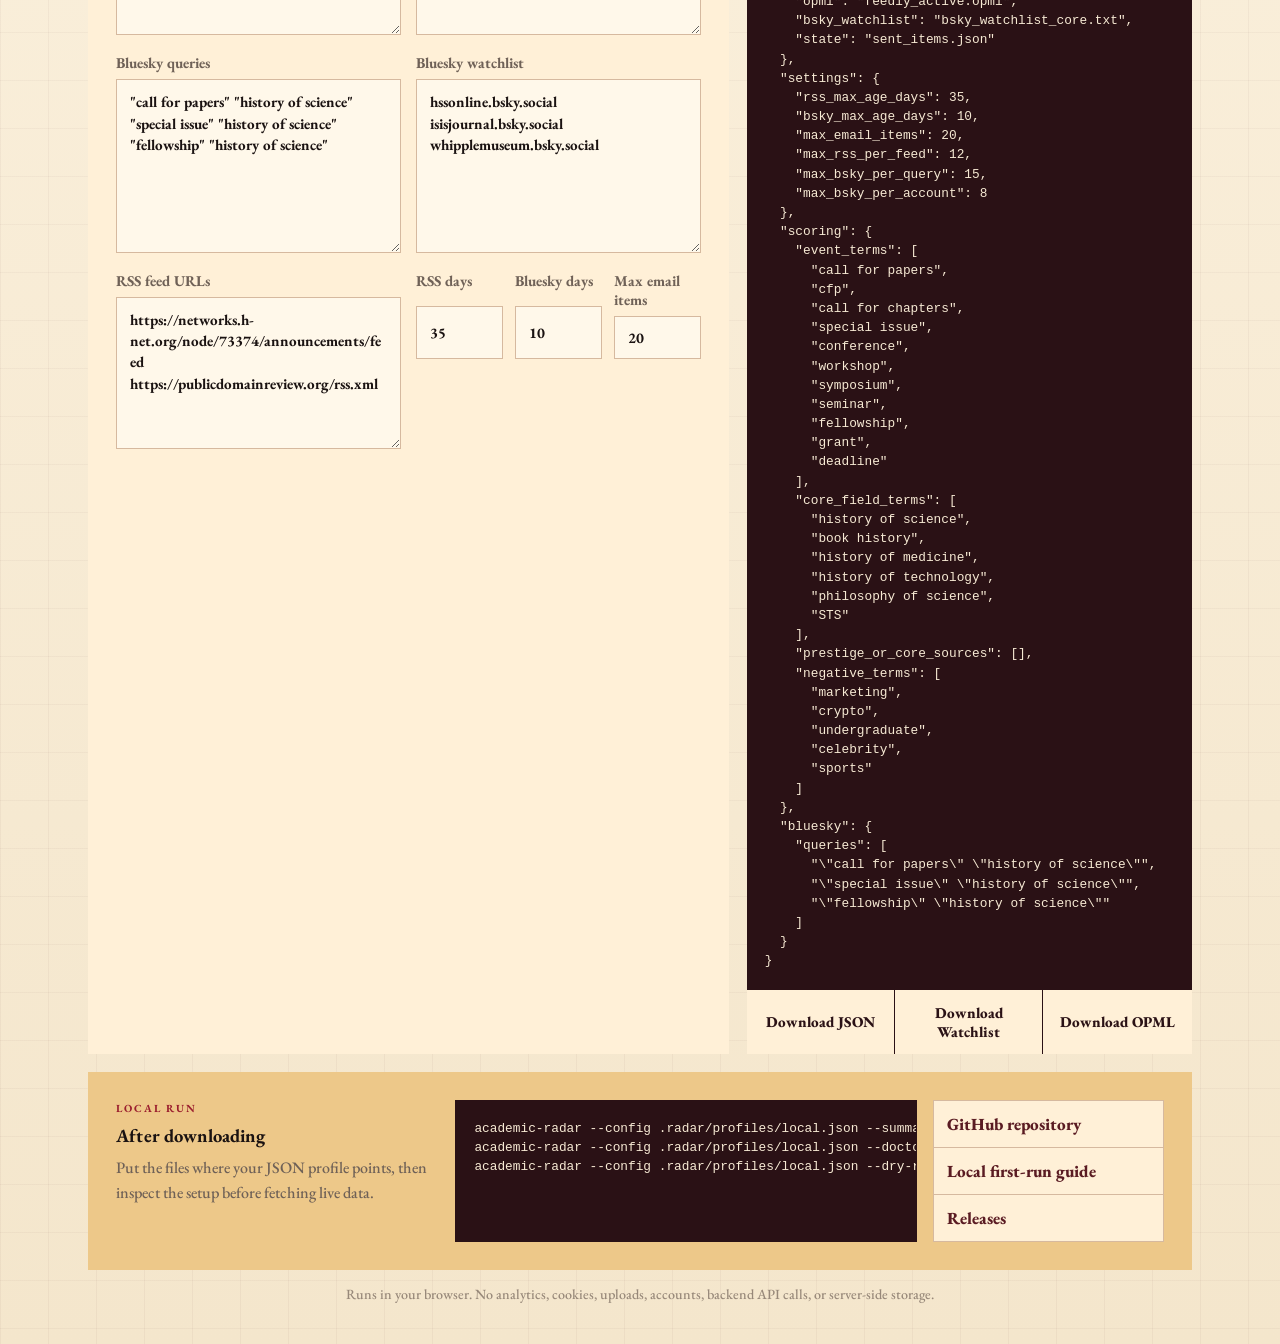
==== commit 5289edde: "Reduce root Pages module structure" ====
--- a/index.html
+++ b/index.html
@@ -27,8 +27,8 @@
           </div>
         </header>
 
-        <section class="hero panel" aria-label="What this builder does">
-          <div>
+        <section class="hero" aria-label="What this builder does">
+          <div class="hero-copy">
             <h2 data-i18n="hero.heading">Build a private radar profile in your browser.</h2>
             <p data-i18n="hero.body">
               Fill in your fields, feeds, and Bluesky sources. This page generates
@@ -45,15 +45,42 @@
           </div>
         </section>
 
-        <section class="compliance panel" aria-label="Responsible use notice">
+        <section class="process" aria-label="Beginner workflow">
+          <p class="kicker" data-i18n="process.kicker">Workflow</p>
+          <ol>
+            <li>
+              <span>01</span>
+              <div>
+                <h2 data-i18n="step1.heading">Fill the form</h2>
+                <p data-i18n="step1.body">Add field terms, negative filters, RSS feeds, Bluesky queries, and watched accounts.</p>
+              </div>
+            </li>
+            <li>
+              <span>02</span>
+              <div>
+                <h2 data-i18n="step2.heading">Preview files</h2>
+                <p data-i18n="step2.body">Switch between JSON, Watchlist, and OPML to inspect exactly what will be downloaded.</p>
+              </div>
+            </li>
+            <li>
+              <span>03</span>
+              <div>
+                <h2 data-i18n="step3.heading">Download and run</h2>
+                <p data-i18n="step3.body">Save the three files, then run --summary, --doctor, and a dry preview locally.</p>
+              </div>
+            </li>
+          </ol>
+        </section>
+
+        <section class="compliance" aria-label="Responsible use notice">
           <div>
             <p class="kicker" data-i18n="compliance.kicker">Responsible use</p>
             <h2 data-i18n="compliance.heading">Check sources and obligations before automation.</h2>
-            <p data-i18n="compliance.body">
-              This builder only prepares local configuration files. Before running collection, review source terms,
-              platform rules, institutional policies, and any data-protection duties that apply to your use case.
-            </p>
-          </div>
+          </div>
+          <p data-i18n="compliance.body">
+            This builder only prepares local configuration files. Before running collection, review source terms,
+            platform rules, institutional policies, and any data-protection duties that apply to your use case.
+          </p>
           <ul>
             <li data-i18n="compliance.item1">Keep private watchlists, feed exports, state files, and delivery settings out of public repositories.</li>
             <li data-i18n="compliance.item2">Use dry runs and diagnostics before enabling email delivery or persistent state.</li>
@@ -61,28 +88,11 @@
           </ul>
         </section>
 
-        <section class="steps" aria-label="Beginner workflow">
-          <article class="step-card">
-            <span>1</span>
-            <h2 data-i18n="step1.heading">Fill the form</h2>
-            <p data-i18n="step1.body">Add field terms, negative filters, RSS feeds, Bluesky queries, and watched accounts.</p>
-          </article>
-          <article class="step-card">
-            <span>2</span>
-            <h2 data-i18n="step2.heading">Preview files</h2>
-            <p data-i18n="step2.body">Switch between JSON, Watchlist, and OPML to inspect exactly what will be downloaded.</p>
-          </article>
-          <article class="step-card">
-            <span>3</span>
-            <h2 data-i18n="step3.heading">Download and run</h2>
-            <p data-i18n="step3.body">Save the three files, then run --summary, --doctor, and a dry preview locally.</p>
-          </article>
-        </section>
-
         <div class="grid">
-          <section class="panel builder" aria-label="Builder inputs">
+          <section class="builder" aria-label="Builder inputs">
             <div class="section-heading">
-              <h2 data-i18n="inputs.heading">Inputs</h2>
+              <p class="kicker" data-i18n="inputs.kicker">Configure</p>
+              <h2 data-i18n="inputs.heading">Build Profile</h2>
               <p data-i18n="inputs.body">Start with the defaults, then replace the examples with your own sources.</p>
             </div>
 
@@ -155,13 +165,14 @@
             </div>
           </section>
 
-          <aside class="panel output" aria-label="Generated files">
+          <aside class="output" aria-label="Generated files">
             <div class="radar-art" aria-hidden="true">
               <span></span>
             </div>
 
             <div class="output-intro">
-              <h2 data-i18n="output.heading">Generated files</h2>
+              <p class="kicker" data-i18n="output.kicker">Generated files</p>
+              <h2 data-i18n="output.heading">Review Files</h2>
               <p data-i18n="output.body">Download all three files. Keep real runtime files private unless you intentionally want them public.</p>
             </div>
 
@@ -181,9 +192,10 @@
           </aside>
         </div>
 
-        <section class="next panel" aria-label="After download">
+        <section class="next" aria-label="After download">
           <div>
-            <h2 data-i18n="after.heading">After downloading</h2>
+            <p class="kicker" data-i18n="after.kicker">Local run</p>
+            <h2 data-i18n="after.heading">Run Locally</h2>
             <p data-i18n="after.body">Put the files where your JSON profile points, then inspect the setup before fetching live data.</p>
           </div>
           <pre>academic-radar --config .radar/profiles/local.json --summary
--- a/site/styles.css
+++ b/site/styles.css
@@ -2,16 +2,24 @@
 
 :root {
   color-scheme: light;
-  --ink: #18221d;
-  --muted: #66736b;
-  --line: #d8d1c4;
-  --paper: #f8f3ea;
-  --panel: #fffdf8;
-  --green: #1d6d59;
-  --blue: #245e9c;
-  --gold: #ad7425;
-  --rose: #9a4b58;
-  --shadow: 0 18px 50px rgba(62, 45, 27, 0.11);
+  --ink: #1a1211;
+  --muted: #6f6157;
+  --soft: #978879;
+  --line: #d6b99f;
+  --hairline: rgba(90, 43, 35, 0.16);
+  --paper: #f4e6cc;
+  --paper-pale: #fff4df;
+  --panel: #fff0d7;
+  --panel-cool: #f0dfc5;
+  --field: #fff8ea;
+  --rubin-red: #9b1f2e;
+  --rubin-red-dark: #5a1b22;
+  --saffron: #e2a61f;
+  --marigold: #cf6f1d;
+  --lacquer: #2a1115;
+  --plum: #3b2028;
+  --smoke: #3b332f;
+  --lapis: #1f4f64;
   --font-title: "IM Fell English", "EB Garamond", Georgia, "Times New Roman", "Songti SC", "Noto Serif CJK SC", serif;
   --font-body: "EB Garamond", "Songti SC", "Noto Serif CJK SC", "SimSun", Georgia, serif;
   --font-mono: ui-monospace, SFMono-Regular, Menlo, Consolas, monospace;
@@ -19,19 +27,35 @@
 
 * {
   box-sizing: border-box;
+}
+
+html {
+  scroll-behavior: smooth;
 }
 
 body {
   margin: 0;
   min-height: 100vh;
   background:
-    radial-gradient(circle at top left, rgba(173, 116, 37, 0.14), transparent 30%),
-    linear-gradient(120deg, rgba(36, 94, 156, 0.08), transparent 34%),
-    linear-gradient(230deg, rgba(173, 116, 37, 0.12), transparent 42%),
-    var(--paper);
+    linear-gradient(90deg, rgba(90, 27, 34, 0.045) 0 1px, transparent 1px 100%),
+    linear-gradient(180deg, rgba(90, 27, 34, 0.04) 0 1px, transparent 1px 100%),
+    linear-gradient(180deg, #fff7e8 0%, var(--paper) 100%);
+  background-size: 48px 48px, 48px 48px, auto;
   color: var(--ink);
   font-family: var(--font-body);
+  font-size: 17px;
   font-weight: 500;
+}
+
+body::before {
+  content: "";
+  position: fixed;
+  inset: 0;
+  pointer-events: none;
+  background:
+    linear-gradient(90deg, transparent 0 58%, rgba(155, 31, 46, 0.13) 58% 70%, transparent 70% 100%),
+    linear-gradient(180deg, rgba(226, 166, 31, 0.12) 0 132px, transparent 132px 100%);
+  opacity: 0.72;
 }
 
 button,
@@ -40,27 +64,39 @@
   font: inherit;
 }
 
+button {
+  transition:
+    transform 140ms ease,
+    background 140ms ease,
+    color 140ms ease,
+    border-color 140ms ease;
+}
+
+button:hover {
+  transform: translateY(-1px);
+}
+
 code {
-  border: 1px solid rgba(216, 209, 196, 0.8);
-  border-radius: 5px;
-  background: rgba(255, 253, 248, 0.78);
-  padding: 1px 5px;
-  color: var(--green);
+  border: 1px solid var(--line);
+  background: rgba(255, 244, 223, 0.74);
+  padding: 1px 6px;
+  color: var(--rubin-red-dark);
   font-family: var(--font-mono);
-  font-size: 0.92em;
+  font-size: 0.88em;
 }
 
 .shell {
-  width: min(1260px, 100%);
+  width: min(1180px, 100%);
   margin: 0 auto;
-  padding: 28px;
+  padding: clamp(18px, 3vw, 40px);
 }
 
 .workspace {
   min-height: calc(100vh - 56px);
   display: flex;
   flex-direction: column;
-  gap: 20px;
+  gap: 18px;
+  position: relative;
 }
 
 .topbar {
@@ -68,7 +104,7 @@
   align-items: flex-end;
   justify-content: space-between;
   gap: 18px;
-  padding: 4px 2px 0;
+  padding: 10px 0 2px;
 }
 
 .topbar-actions {
@@ -82,18 +118,18 @@
 .language-switch {
   display: inline-flex;
   overflow: hidden;
-  border: 1px solid var(--line);
-  border-radius: 999px;
-  background: rgba(255, 253, 248, 0.92);
+  border: 1px solid var(--lacquer);
+  background: var(--paper-pale);
 }
 
 .lang-button {
   border: 0;
-  border-right: 1px solid var(--line);
+  border-right: 1px solid var(--lacquer);
   background: transparent;
-  color: var(--muted);
-  padding: 9px 12px;
+  color: var(--lacquer);
+  padding: 8px 13px;
   cursor: pointer;
+  font-size: 0.88rem;
   font-weight: 700;
 }
 
@@ -102,27 +138,29 @@
 }
 
 .lang-button.active {
-  background: var(--green);
-  color: #fff;
-}
-
-.eyebrow {
-  margin: 0 0 4px;
-  color: var(--green);
+  background: var(--rubin-red-dark);
+  color: var(--paper-pale);
+}
+
+.eyebrow,
+.kicker {
+  margin: 0 0 7px;
+  color: var(--rubin-red);
   font-family: var(--font-body);
   font-weight: 700;
   text-transform: uppercase;
-  letter-spacing: 0.14em;
-  font-size: 0.78rem;
+  letter-spacing: 0.17em;
+  font-size: 0.68rem;
 }
 
 h1 {
   margin: 0;
   font-family: var(--font-title);
   font-weight: 400;
-  font-size: clamp(2.7rem, 7vw, 6.2rem);
-  line-height: 0.88;
-  letter-spacing: 0.01em;
+  font-size: clamp(2.8rem, 5.2vw, 5.15rem);
+  line-height: 0.9;
+  letter-spacing: 0.002em;
+  color: var(--lacquer);
 }
 
 h2,
@@ -133,88 +171,196 @@
 h2 {
   margin-bottom: 8px;
   font-family: var(--font-body);
+  font-size: 1.16rem;
   font-weight: 700;
-  letter-spacing: 0.01em;
+  letter-spacing: 0.002em;
 }
 
 p {
   color: var(--muted);
-  line-height: 1.58;
-  font-size: 1.02rem;
+  line-height: 1.56;
+  font-size: 1rem;
 }
 
 .status {
-  border: 1px solid var(--line);
-  background: rgba(255, 253, 248, 0.92);
-  color: var(--muted);
-  padding: 9px 12px;
-  border-radius: 999px;
+  border: 1px solid var(--lacquer);
+  background: var(--paper-pale);
+  color: var(--lacquer);
+  padding: 8px 12px;
   white-space: nowrap;
+  font-size: 0.88rem;
 }
 
 .panel {
   border: 1px solid var(--line);
-  background: rgba(255, 253, 248, 0.9);
-  box-shadow: var(--shadow);
-  border-radius: 10px;
+  background: var(--panel);
 }
 
 .hero {
-  display: grid;
-  grid-template-columns: minmax(0, 1.2fr) minmax(280px, 0.8fr);
-  gap: 18px;
-  padding: 22px;
-  align-items: center;
+  position: relative;
+  display: grid;
+  grid-template-columns: minmax(0, 1.04fr) minmax(300px, 0.96fr);
+  min-height: 320px;
+  overflow: hidden;
+  border-color: var(--lacquer);
+  background: var(--panel);
+}
+
+.hero::before {
+  content: "";
+  position: absolute;
+  inset: 0 0 0 auto;
+  width: 42%;
+  background:
+    linear-gradient(180deg, var(--rubin-red-dark) 0 38%, var(--rubin-red) 38% 64%, var(--saffron) 64% 82%, var(--marigold) 82% 100%);
+}
+
+.hero::after {
+  content: "";
+  position: absolute;
+  left: clamp(20px, 3vw, 34px);
+  right: 45%;
+  bottom: clamp(18px, 3vw, 30px);
+  height: 12px;
+  background: linear-gradient(90deg, var(--rubin-red) 0 26%, var(--saffron) 26% 52%, var(--marigold) 52% 72%, var(--plum) 72% 100%);
+}
+
+.hero > div:first-child {
+  position: relative;
+  padding: clamp(24px, 4vw, 42px);
+  align-self: end;
 }
 
 .hero h2 {
   font-family: var(--font-title);
   font-weight: 400;
-  font-size: clamp(1.7rem, 3.4vw, 2.8rem);
+  font-size: clamp(1.9rem, 3.4vw, 3rem);
   line-height: 1.02;
+  max-width: 11em;
+  color: var(--lacquer);
 }
 
 .hero p {
   margin-bottom: 0;
+  max-width: 58ch;
+  font-size: 1.04rem;
 }
 
 .hero-note {
-  border-left: 4px double var(--green);
-  background: rgba(29, 109, 89, 0.075);
+  position: relative;
+  align-self: stretch;
+  display: flex;
+  flex-direction: column;
+  justify-content: flex-end;
+  border-left: 1px solid rgba(255, 244, 223, 0.32);
+  background: transparent;
+  color: rgba(255, 244, 223, 0.84);
+  padding: clamp(24px, 4vw, 42px);
+  line-height: 1.58;
+}
+
+.hero-note strong {
+  color: var(--paper-pale);
+}
+
+.compliance {
+  display: grid;
+  grid-template-columns: minmax(0, 0.92fr) minmax(320px, 1.08fr);
+  gap: 22px;
+  padding: clamp(20px, 2.6vw, 28px);
+  background: #f0dcb7;
+  border-color: var(--line);
+}
+
+.compliance h2 {
+  font-family: var(--font-title);
+  font-weight: 400;
+  font-size: clamp(1.32rem, 2.2vw, 1.9rem);
+  line-height: 1.1;
+  color: var(--rubin-red-dark);
+}
+
+.compliance p {
+  margin-bottom: 0;
+  max-width: 64ch;
+}
+
+.compliance ul {
+  margin: 0;
+  padding: 0;
+  list-style: none;
   color: var(--muted);
-  padding: 16px 18px;
-  line-height: 1.58;
+  line-height: 1.5;
+}
+
+.compliance li {
+  position: relative;
+  padding-left: 18px;
+}
+
+.compliance li::before {
+  content: "";
+  position: absolute;
+  top: 0.72em;
+  left: 0;
+  width: 7px;
+  height: 7px;
+  background: var(--rubin-red);
+}
+
+.compliance li + li {
+  margin-top: 0.55rem;
 }
 
 .steps {
   display: grid;
   grid-template-columns: repeat(3, minmax(0, 1fr));
-  gap: 14px;
+  gap: 0;
+  border: 1px solid var(--line);
+  background: var(--panel);
 }
 
 .step-card {
-  border: 1px solid var(--line);
-  background: rgba(255, 253, 248, 0.78);
-  border-radius: 10px;
-  padding: 18px;
+  position: relative;
+  min-height: 170px;
+  border-right: 1px solid var(--line);
+  background: var(--panel);
+  padding: 20px;
+}
+
+.step-card:nth-child(2) {
+  background: #f2d49a;
+}
+
+.step-card:nth-child(3) {
+  background: #b94735;
+  border-right: 0;
+}
+
+.step-card:nth-child(3) h2,
+.step-card:nth-child(3) p,
+.step-card:nth-child(3) span {
+  color: var(--paper-pale);
+  border-color: var(--paper-pale);
 }
 
 .step-card span {
   display: inline-flex;
   align-items: center;
   justify-content: center;
-  width: 32px;
-  height: 32px;
-  margin-bottom: 12px;
-  border-radius: 50%;
-  background: var(--green);
-  color: #fff;
+  width: 31px;
+  height: 31px;
+  margin-bottom: 14px;
+  border: 1px solid var(--lacquer);
+  background: transparent;
+  color: var(--lacquer);
+  font-size: 0.9rem;
   font-weight: 800;
 }
 
 .step-card h2 {
   margin-bottom: 6px;
-  font-size: 1.08rem;
+  font-size: 1.04rem;
 }
 
 .step-card p {
@@ -224,7 +370,7 @@
 
 .grid {
   display: grid;
-  grid-template-columns: minmax(0, 1.35fr) minmax(360px, 0.65fr);
+  grid-template-columns: minmax(0, 1.18fr) minmax(390px, 0.82fr);
   gap: 18px;
   flex: 1;
   align-items: stretch;
@@ -234,7 +380,23 @@
   display: flex;
   flex-direction: column;
   gap: 18px;
-  padding: 20px;
+  padding: clamp(20px, 2.4vw, 28px);
+  background: var(--panel);
+}
+
+.section-heading,
+.output-intro {
+  position: relative;
+}
+
+.section-heading::after,
+.output-intro::after {
+  content: "";
+  display: block;
+  width: 82px;
+  height: 9px;
+  margin-top: 13px;
+  background: linear-gradient(90deg, var(--rubin-red-dark) 0 32%, var(--rubin-red) 32% 58%, var(--saffron) 58% 82%, var(--marigold) 82% 100%);
 }
 
 .section-heading p,
@@ -244,7 +406,7 @@
 
 .field {
   display: grid;
-  gap: 14px;
+  gap: 15px;
 }
 
 .field.two {
@@ -255,19 +417,23 @@
   display: grid;
   gap: 7px;
   color: var(--muted);
+  font-size: 0.94rem;
   font-weight: 700;
-  font-size: 0.94rem;
 }
 
 input,
 textarea {
   width: 100%;
   border: 1px solid var(--line);
-  background: #fffefa;
+  background: var(--field);
   color: var(--ink);
-  border-radius: 7px;
-  padding: 11px 12px;
+  padding: 11px 13px;
   outline: none;
+  box-shadow: none;
+  transition:
+    border-color 140ms ease,
+    background 140ms ease,
+    outline-color 140ms ease;
 }
 
 textarea {
@@ -276,10 +442,17 @@
   line-height: 1.42;
 }
 
+input:hover,
+textarea:hover {
+  border-color: var(--rubin-red);
+}
+
 input:focus,
 textarea:focus {
-  border-color: var(--blue);
-  box-shadow: 0 0 0 3px rgba(36, 94, 156, 0.14);
+  border-color: var(--rubin-red-dark);
+  background: #fffef9;
+  outline: 2px solid rgba(155, 31, 46, 0.22);
+  outline-offset: 1px;
 }
 
 .numbers {
@@ -292,49 +465,52 @@
 .output {
   display: grid;
   grid-template-rows: auto auto auto 1fr auto;
-  min-height: 720px;
+  min-height: 710px;
   overflow: hidden;
+  background: var(--panel);
+  border-color: var(--lacquer);
 }
 
 .radar-art {
-  height: 140px;
+  height: 132px;
   position: relative;
   overflow: hidden;
-  border-bottom: 1px solid var(--line);
+  border-bottom: 1px solid var(--lacquer);
   background:
-    radial-gradient(circle at 50% 80%, rgba(29, 109, 89, 0.18), transparent 36%),
-    linear-gradient(135deg, rgba(36, 94, 156, 0.12), rgba(173, 116, 37, 0.16));
-}
-
-.radar-art::before,
-.radar-art::after,
-.radar-art span {
+    linear-gradient(90deg, var(--rubin-red-dark) 0 26%, var(--rubin-red) 26% 48%, var(--saffron) 48% 67%, var(--marigold) 67% 83%, var(--plum) 83% 100%);
+}
+
+.radar-art::before {
   content: "";
   position: absolute;
-  left: 50%;
-  bottom: -78px;
-  transform: translateX(-50%);
-  border: 1px solid rgba(29, 109, 89, 0.26);
-  border-radius: 50%;
-}
-
-.radar-art::before {
-  width: 300px;
-  height: 300px;
+  left: 8%;
+  top: 22px;
+  width: 48%;
+  height: 16px;
+  background: rgba(255, 244, 223, 0.84);
 }
 
 .radar-art::after {
-  width: 210px;
-  height: 210px;
+  content: "";
+  position: absolute;
+  right: 12%;
+  bottom: 20px;
+  width: 28%;
+  height: 42px;
+  border: 1px solid rgba(255, 244, 223, 0.72);
 }
 
 .radar-art span {
-  width: 120px;
-  height: 120px;
+  position: absolute;
+  left: 13%;
+  bottom: 22px;
+  width: 82px;
+  height: 82px;
+  border: 1px solid rgba(255, 244, 223, 0.58);
 }
 
 .output-intro {
-  padding: 15px 17px;
+  padding: 18px 18px 15px;
   border-bottom: 1px solid var(--line);
 }
 
@@ -342,15 +518,17 @@
   display: grid;
   grid-template-columns: repeat(3, 1fr);
   border-bottom: 1px solid var(--line);
+  background: #f0dcb7;
 }
 
 .tab {
   border: 0;
   border-right: 1px solid var(--line);
-  background: #f7f2e8;
-  color: var(--muted);
+  background: transparent;
+  color: var(--lacquer);
   padding: 12px 10px;
   cursor: pointer;
+  font-size: 0.94rem;
 }
 
 .tab:last-child {
@@ -358,85 +536,97 @@
 }
 
 .tab.active {
-  background: #fffefa;
-  color: var(--green);
+  background: var(--rubin-red-dark);
+  color: var(--paper-pale);
   font-weight: 800;
 }
 
 pre {
   margin: 0;
-  padding: 16px;
+  padding: 18px;
   overflow: auto;
-  background: #111917;
-  color: #dce9e4;
-  font: 0.82rem/1.45 var(--font-mono);
+  background: var(--lacquer);
+  color: #f7ead4;
+  font: 0.8rem/1.5 var(--font-mono);
 }
 
 .actions {
   display: grid;
   grid-template-columns: repeat(3, 1fr);
-  gap: 10px;
-  padding: 12px;
-  border-top: 1px solid var(--line);
+  gap: 0;
+  border-top: 1px solid var(--lacquer);
+  background: var(--panel);
 }
 
 .actions button {
   border: 0;
-  background: var(--green);
-  color: #fff;
-  border-radius: 7px;
-  padding: 11px 10px;
+  border-right: 1px solid var(--lacquer);
+  background: var(--panel);
+  color: var(--lacquer);
+  padding: 13px 10px;
   cursor: pointer;
+  font-size: 0.94rem;
   font-weight: 800;
 }
 
-.actions button:nth-child(2) {
-  background: var(--blue);
-}
-
-.actions button:nth-child(3) {
-  background: var(--gold);
+.actions button:last-child {
+  border-right: 0;
+}
+
+.actions button:hover {
+  background: var(--rubin-red-dark);
+  color: var(--paper-pale);
 }
 
 .next {
   display: grid;
   grid-template-columns: minmax(240px, 0.7fr) minmax(360px, 1fr) minmax(220px, 0.5fr);
   gap: 16px;
-  padding: 20px;
+  padding: clamp(20px, 2.4vw, 28px);
   align-items: stretch;
+  background: #edc889;
 }
 
 .next pre {
-  border-radius: 7px;
   min-height: 100%;
+  border: 1px solid var(--lacquer);
 }
 
 .quick-links {
   display: grid;
-  gap: 8px;
+  gap: 0;
   align-content: start;
+  border: 1px solid var(--line);
 }
 
 .quick-links a {
-  border: 1px solid var(--line);
-  border-radius: 7px;
-  background: #fffefa;
-  color: var(--blue);
-  padding: 10px 12px;
+  border-bottom: 1px solid var(--line);
+  background: var(--panel);
+  color: var(--rubin-red-dark);
+  padding: 12px 13px;
   text-decoration: none;
   font-weight: 800;
+  transition:
+    transform 140ms ease,
+    background 140ms ease,
+    color 140ms ease;
+}
+
+.quick-links a:last-child {
+  border-bottom: 0;
 }
 
 .quick-links a:hover,
 .quick-links a:focus {
-  border-color: var(--blue);
+  background: var(--rubin-red-dark);
+  color: var(--paper-pale);
   outline: none;
 }
 
 .privacy-note {
-  margin: 12px 0 0;
-  color: var(--muted);
-  font-size: 0.9rem;
+  margin: 14px 0 0;
+  color: var(--soft);
+  font-size: 0.88rem;
   text-align: center;
 }
 
@@ -445,7 +635,8 @@
 }
 
 .lang-zh h1,
-.lang-zh .hero h2 {
+.lang-zh .hero h2,
+.lang-zh .compliance h2 {
   font-family: "Songti SC", "Noto Serif CJK SC", "SimSun", serif;
   font-weight: 600;
   letter-spacing: 0.02em;
@@ -453,12 +644,17 @@
 
 .lang-zh p,
 .lang-zh .hero-note,
+.lang-zh .compliance,
 .lang-zh label,
 .lang-zh button {
-  line-height: 1.72;
+  line-height: 1.7;
 }
 
 @media (max-width: 920px) {
+  body {
+    font-size: 16px;
+  }
+
   .shell {
     padding: 14px;
   }
@@ -473,6 +669,7 @@
   }
 
   .hero,
+  .compliance,
   .grid,
   .field.two,
   .steps,
@@ -480,6 +677,39 @@
     grid-template-columns: 1fr;
   }
 
+  .hero {
+    min-height: auto;
+  }
+
+  .hero::before {
+    inset: auto 0 0 0;
+    width: 100%;
+    height: 96px;
+    background: linear-gradient(90deg, var(--rubin-red-dark) 0 35%, var(--rubin-red) 35% 66%, var(--saffron) 66% 84%, var(--marigold) 84% 100%);
+  }
+
+  .hero::after {
+    right: clamp(20px, 3vw, 34px);
+    bottom: 118px;
+  }
+
+  .hero-note {
+    min-height: 96px;
+    border-left: 0;
+    border-top: 1px solid rgba(255, 244, 223, 0.3);
+  }
+
+  .step-card,
+  .step-card:nth-child(2),
+  .step-card:nth-child(3) {
+    border-right: 0;
+    border-bottom: 1px solid var(--line);
+  }
+
+  .step-card:nth-child(3) {
+    border-bottom: 0;
+  }
+
   .output {
     min-height: 620px;
   }
@@ -488,4 +718,13 @@
   .actions {
     grid-template-columns: 1fr;
   }
-}
+
+  .actions button {
+    border-right: 0;
+    border-bottom: 1px solid var(--lacquer);
+  }
+
+  .actions button:last-child {
+    border-bottom: 0;
+  }
+}
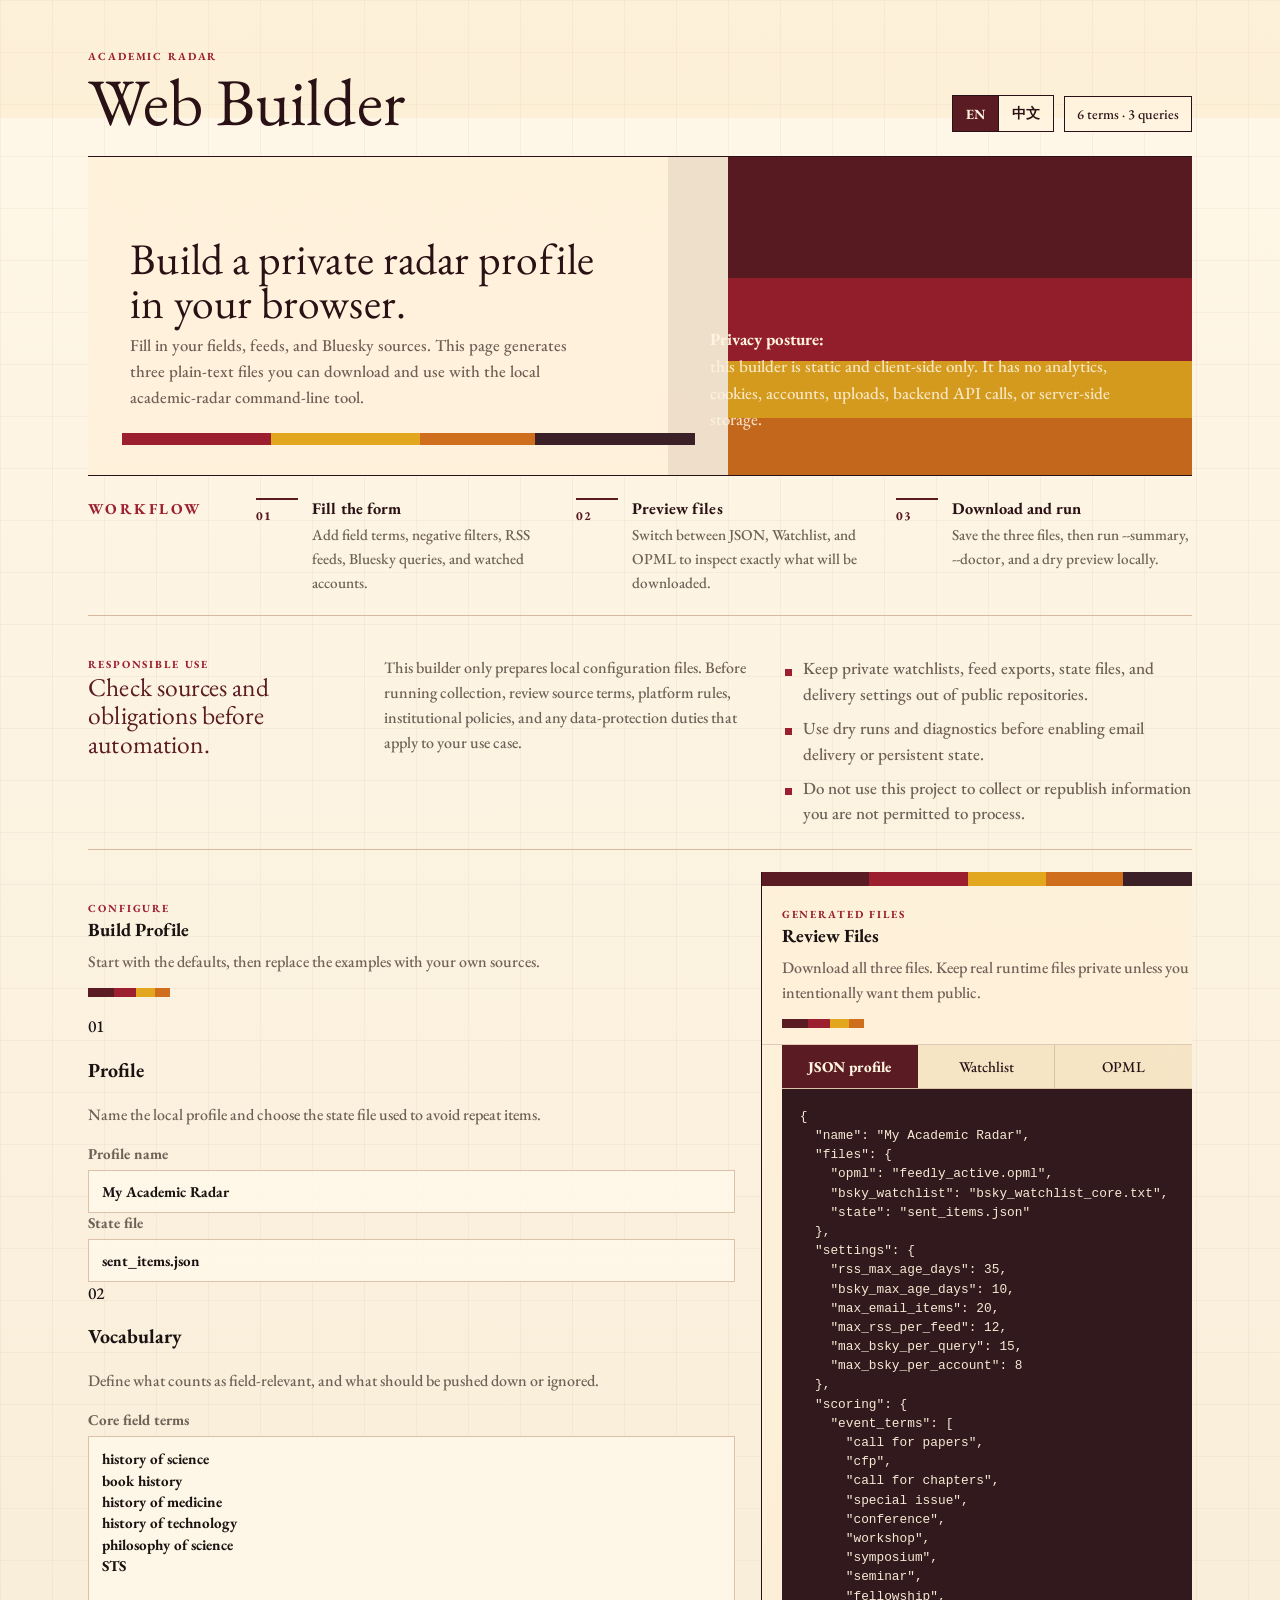
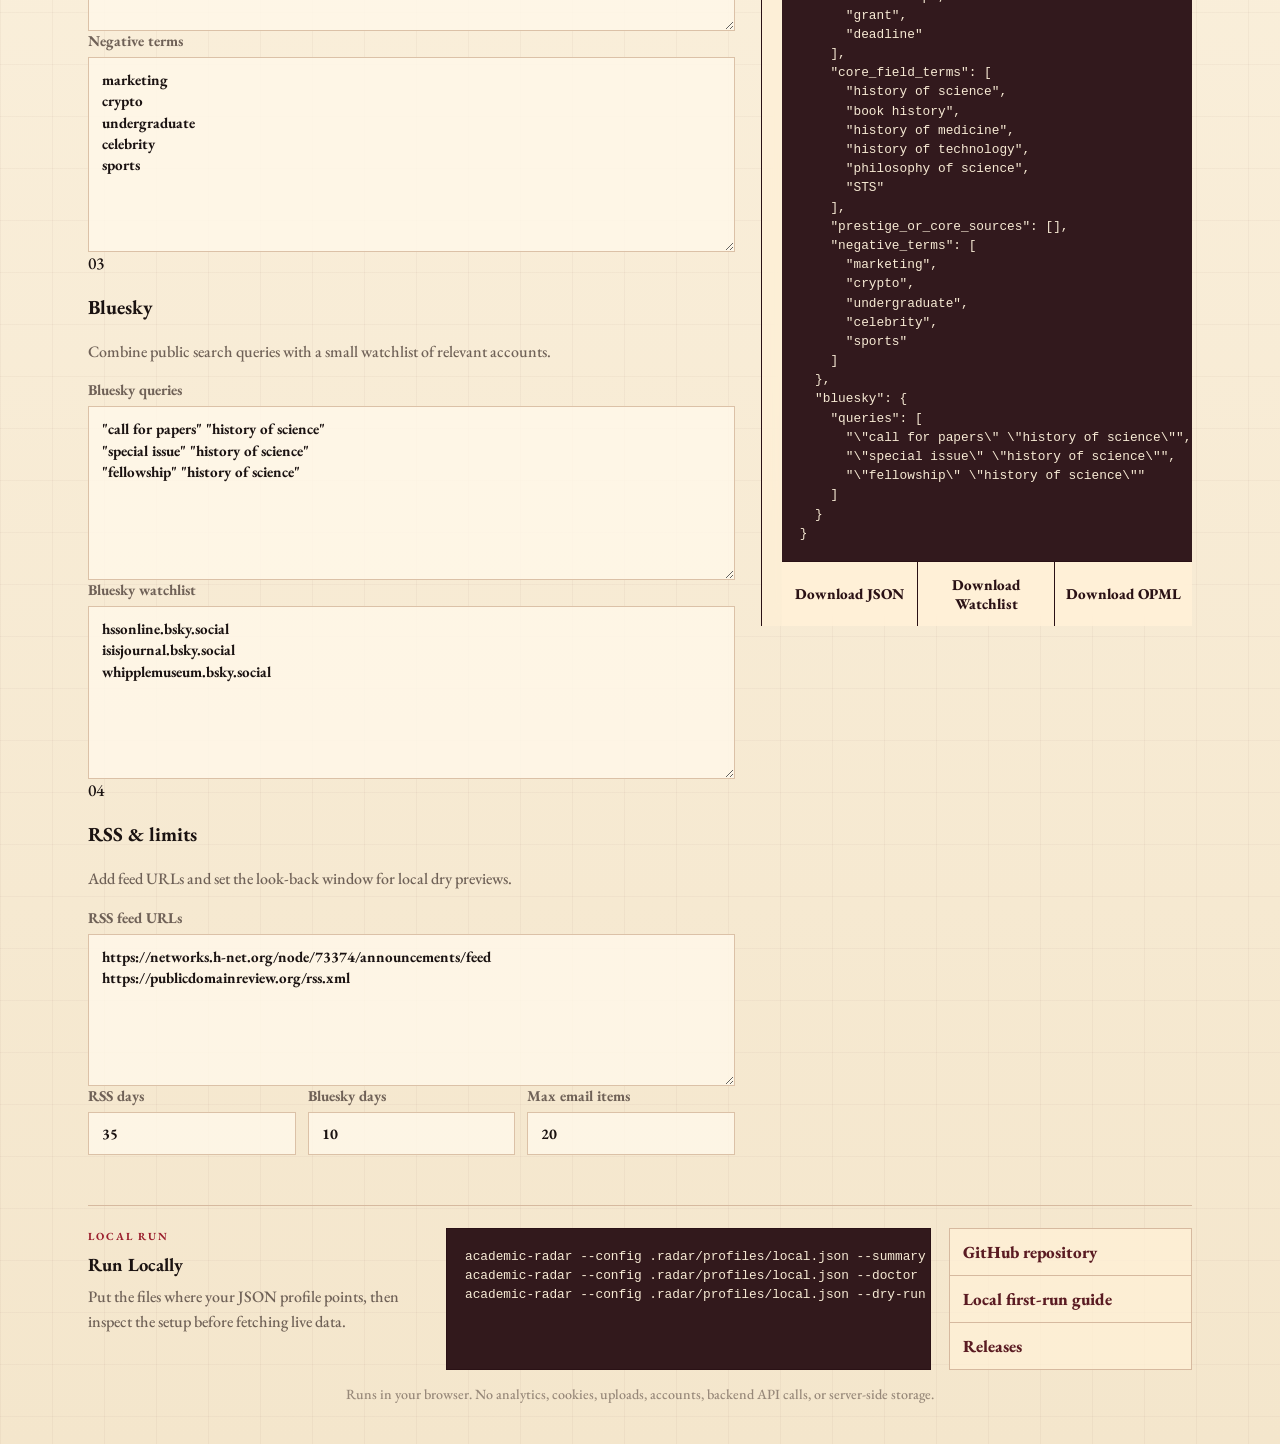
==== commit 669ac7e1: "Restructure root builder as sectional editor" ====
--- a/index.html
+++ b/index.html
@@ -96,72 +96,102 @@
               <p data-i18n="inputs.body">Start with the defaults, then replace the examples with your own sources.</p>
             </div>
 
-            <div class="field two">
-              <label>
-                <span data-i18n="label.profileName">Profile name</span>
-                <input id="profileName" value="My Academic Radar" />
-              </label>
-              <label>
-                <span data-i18n="label.stateFile">State file</span>
-                <input id="stateFile" value="sent_items.json" />
-              </label>
-            </div>
-
-            <div class="field two">
-              <label>
-                <span data-i18n="label.coreTerms">Core field terms</span>
-                <textarea id="coreTerms" rows="8">history of science
+            <div class="config-list">
+              <article class="config-row">
+                <div class="config-meta">
+                  <span>01</span>
+                  <h3 data-i18n="group.profile.heading">Profile</h3>
+                  <p data-i18n="group.profile.body">Name the local profile and choose the state file used to avoid repeat items.</p>
+                </div>
+                <div class="config-controls two">
+                  <label>
+                    <span data-i18n="label.profileName">Profile name</span>
+                    <input id="profileName" value="My Academic Radar" />
+                  </label>
+                  <label>
+                    <span data-i18n="label.stateFile">State file</span>
+                    <input id="stateFile" value="sent_items.json" />
+                  </label>
+                </div>
+              </article>
+
+              <article class="config-row">
+                <div class="config-meta">
+                  <span>02</span>
+                  <h3 data-i18n="group.vocabulary.heading">Vocabulary</h3>
+                  <p data-i18n="group.vocabulary.body">Define what counts as field-relevant, and what should be pushed down or ignored.</p>
+                </div>
+                <div class="config-controls two">
+                  <label>
+                    <span data-i18n="label.coreTerms">Core field terms</span>
+                    <textarea id="coreTerms" rows="8">history of science
 book history
 history of medicine
 history of technology
 philosophy of science
 STS</textarea>
-              </label>
-              <label>
-                <span data-i18n="label.negativeTerms">Negative terms</span>
-                <textarea id="negativeTerms" rows="8">marketing
+                  </label>
+                  <label>
+                    <span data-i18n="label.negativeTerms">Negative terms</span>
+                    <textarea id="negativeTerms" rows="8">marketing
 crypto
 undergraduate
 celebrity
 sports</textarea>
-              </label>
-            </div>
-
-            <div class="field two">
-              <label>
-                <span data-i18n="label.bskyQueries">Bluesky queries</span>
-                <textarea id="bskyQueries" rows="7">"call for papers" "history of science"
+                  </label>
+                </div>
+              </article>
+
+              <article class="config-row">
+                <div class="config-meta">
+                  <span>03</span>
+                  <h3 data-i18n="group.bsky.heading">Bluesky</h3>
+                  <p data-i18n="group.bsky.body">Combine public search queries with a small watchlist of relevant accounts.</p>
+                </div>
+                <div class="config-controls two">
+                  <label>
+                    <span data-i18n="label.bskyQueries">Bluesky queries</span>
+                    <textarea id="bskyQueries" rows="7">"call for papers" "history of science"
 "special issue" "history of science"
 "fellowship" "history of science"</textarea>
-              </label>
-              <label>
-                <span data-i18n="label.watchlist">Bluesky watchlist</span>
-                <textarea id="watchlist" rows="7">hssonline.bsky.social
+                  </label>
+                  <label>
+                    <span data-i18n="label.watchlist">Bluesky watchlist</span>
+                    <textarea id="watchlist" rows="7">hssonline.bsky.social
 isisjournal.bsky.social
 whipplemuseum.bsky.social</textarea>
-              </label>
-            </div>
-
-            <div class="field two">
-              <label>
-                <span data-i18n="label.rssFeeds">RSS feed URLs</span>
-                <textarea id="rssFeeds" rows="6">https://networks.h-net.org/node/73374/announcements/feed
+                  </label>
+                </div>
+              </article>
+
+              <article class="config-row">
+                <div class="config-meta">
+                  <span>04</span>
+                  <h3 data-i18n="group.rss.heading">RSS &amp; limits</h3>
+                  <p data-i18n="group.rss.body">Add feed URLs and set the look-back window for local dry previews.</p>
+                </div>
+                <div class="config-controls rss-controls">
+                  <label>
+                    <span data-i18n="label.rssFeeds">RSS feed URLs</span>
+                    <textarea id="rssFeeds" rows="6">https://networks.h-net.org/node/73374/announcements/feed
 https://publicdomainreview.org/rss.xml</textarea>
-              </label>
-              <div class="numbers" aria-label="Limits">
-                <label>
-                  <span data-i18n="label.rssDays">RSS days</span>
-                  <input id="rssDays" type="number" min="1" max="365" value="35" />
-                </label>
-                <label>
-                  <span data-i18n="label.bskyDays">Bluesky days</span>
-                  <input id="bskyDays" type="number" min="1" max="90" value="10" />
-                </label>
-                <label>
-                  <span data-i18n="label.maxItems">Max email items</span>
-                  <input id="maxItems" type="number" min="1" max="100" value="20" />
-                </label>
-              </div>
+                  </label>
+                  <div class="numbers" aria-label="Limits">
+                    <label>
+                      <span data-i18n="label.rssDays">RSS days</span>
+                      <input id="rssDays" type="number" min="1" max="365" value="35" />
+                    </label>
+                    <label>
+                      <span data-i18n="label.bskyDays">Bluesky days</span>
+                      <input id="bskyDays" type="number" min="1" max="90" value="10" />
+                    </label>
+                    <label>
+                      <span data-i18n="label.maxItems">Max email items</span>
+                      <input id="maxItems" type="number" min="1" max="100" value="20" />
+                    </label>
+                  </div>
+                </div>
+              </article>
             </div>
           </section>
 
--- a/site/styles.css
+++ b/site/styles.css
@@ -10,8 +10,9 @@
   --paper: #f4e6cc;
   --paper-pale: #fff4df;
   --panel: #fff0d7;
+  --panel-translucent: rgba(255, 240, 215, 0.72);
   --panel-cool: #f0dfc5;
-  --field: #fff8ea;
+  --field: rgba(255, 248, 234, 0.82);
   --rubin-red: #9b1f2e;
   --rubin-red-dark: #5a1b22;
   --saffron: #e2a61f;
@@ -37,10 +38,10 @@
   margin: 0;
   min-height: 100vh;
   background:
-    linear-gradient(90deg, rgba(90, 27, 34, 0.045) 0 1px, transparent 1px 100%),
-    linear-gradient(180deg, rgba(90, 27, 34, 0.04) 0 1px, transparent 1px 100%),
+    linear-gradient(90deg, rgba(90, 27, 34, 0.038) 0 1px, transparent 1px 100%),
+    linear-gradient(180deg, rgba(90, 27, 34, 0.035) 0 1px, transparent 1px 100%),
     linear-gradient(180deg, #fff7e8 0%, var(--paper) 100%);
-  background-size: 48px 48px, 48px 48px, auto;
+  background-size: 52px 52px, 52px 52px, auto;
   color: var(--ink);
   font-family: var(--font-body);
   font-size: 17px;
@@ -52,10 +53,8 @@
   position: fixed;
   inset: 0;
   pointer-events: none;
-  background:
-    linear-gradient(90deg, transparent 0 58%, rgba(155, 31, 46, 0.13) 58% 70%, transparent 70% 100%),
-    linear-gradient(180deg, rgba(226, 166, 31, 0.12) 0 132px, transparent 132px 100%);
-  opacity: 0.72;
+  background: linear-gradient(180deg, rgba(226, 166, 31, 0.12) 0 118px, transparent 118px 100%);
+  opacity: 0.62;
 }
 
 button,
@@ -77,9 +76,9 @@
 }
 
 code {
-  border: 1px solid var(--line);
-  background: rgba(255, 244, 223, 0.74);
-  padding: 1px 6px;
+  border-bottom: 1px solid var(--line);
+  background: rgba(255, 244, 223, 0.54);
+  padding: 1px 4px;
   color: var(--rubin-red-dark);
   font-family: var(--font-mono);
   font-size: 0.88em;
@@ -95,7 +94,7 @@
   min-height: calc(100vh - 56px);
   display: flex;
   flex-direction: column;
-  gap: 18px;
+  gap: 22px;
   position: relative;
 }
 
@@ -119,7 +118,8 @@
   display: inline-flex;
   overflow: hidden;
   border: 1px solid var(--lacquer);
-  background: var(--paper-pale);
+  background: rgba(255, 244, 223, 0.78);
+  backdrop-filter: blur(8px);
 }
 
 .lang-button {
@@ -184,26 +184,24 @@
 
 .status {
   border: 1px solid var(--lacquer);
-  background: var(--paper-pale);
+  background: rgba(255, 244, 223, 0.78);
   color: var(--lacquer);
   padding: 8px 12px;
   white-space: nowrap;
   font-size: 0.88rem;
-}
-
-.panel {
-  border: 1px solid var(--line);
-  background: var(--panel);
+  backdrop-filter: blur(8px);
 }
 
 .hero {
   position: relative;
   display: grid;
-  grid-template-columns: minmax(0, 1.04fr) minmax(300px, 0.96fr);
+  grid-template-columns: minmax(0, 1.05fr) minmax(300px, 0.95fr);
   min-height: 320px;
   overflow: hidden;
-  border-color: var(--lacquer);
-  background: var(--panel);
+  border-top: 1px solid var(--lacquer);
+  border-bottom: 1px solid var(--lacquer);
+  background: var(--panel-translucent);
+  backdrop-filter: blur(10px);
 }
 
 .hero::before {
@@ -211,8 +209,7 @@
   position: absolute;
   inset: 0 0 0 auto;
   width: 42%;
-  background:
-    linear-gradient(180deg, var(--rubin-red-dark) 0 38%, var(--rubin-red) 38% 64%, var(--saffron) 64% 82%, var(--marigold) 82% 100%);
+  background: linear-gradient(180deg, var(--rubin-red-dark) 0 38%, var(--rubin-red) 38% 64%, var(--saffron) 64% 82%, var(--marigold) 82% 100%);
 }
 
 .hero::after {
@@ -225,9 +222,9 @@
   background: linear-gradient(90deg, var(--rubin-red) 0 26%, var(--saffron) 26% 52%, var(--marigold) 52% 72%, var(--plum) 72% 100%);
 }
 
-.hero > div:first-child {
+.hero-copy {
   position: relative;
-  padding: clamp(24px, 4vw, 42px);
+  padding: clamp(24px, 4vw, 42px) clamp(24px, 4vw, 42px) clamp(48px, 5vw, 72px);
   align-self: end;
 }
 
@@ -252,8 +249,7 @@
   display: flex;
   flex-direction: column;
   justify-content: flex-end;
-  border-left: 1px solid rgba(255, 244, 223, 0.32);
-  background: transparent;
+  background: rgba(42, 17, 21, 0.08);
   color: rgba(255, 244, 223, 0.84);
   padding: clamp(24px, 4vw, 42px);
   line-height: 1.58;
@@ -263,19 +259,63 @@
   color: var(--paper-pale);
 }
 
+.process {
+  display: grid;
+  grid-template-columns: 140px minmax(0, 1fr);
+  gap: 28px;
+  align-items: start;
+  padding: 0 0 20px;
+  border-bottom: 1px solid var(--line);
+}
+
+.process ol {
+  display: grid;
+  grid-template-columns: repeat(3, minmax(0, 1fr));
+  gap: 24px;
+  margin: 0;
+  padding: 0;
+  list-style: none;
+}
+
+.process li {
+  display: grid;
+  grid-template-columns: 42px minmax(0, 1fr);
+  gap: 14px;
+  align-items: start;
+}
+
+.process li > span {
+  color: var(--rubin-red-dark);
+  border-top: 2px solid var(--rubin-red-dark);
+  padding-top: 7px;
+  font-size: 0.78rem;
+  font-weight: 800;
+  letter-spacing: 0.08em;
+}
+
+.process h2 {
+  margin-bottom: 5px;
+  color: var(--lacquer);
+  font-size: 1.02rem;
+}
+
+.process p {
+  margin-bottom: 0;
+  font-size: 0.95rem;
+}
+
 .compliance {
   display: grid;
-  grid-template-columns: minmax(0, 0.92fr) minmax(320px, 1.08fr);
-  gap: 22px;
-  padding: clamp(20px, 2.6vw, 28px);
-  background: #f0dcb7;
-  border-color: var(--line);
+  grid-template-columns: minmax(180px, 0.72fr) minmax(280px, 1fr) minmax(320px, 1.08fr);
+  gap: 24px;
+  padding: 18px 0 22px;
+  border-bottom: 1px solid var(--line);
 }
 
 .compliance h2 {
   font-family: var(--font-title);
   font-weight: 400;
-  font-size: clamp(1.32rem, 2.2vw, 1.9rem);
+  font-size: clamp(1.25rem, 2vw, 1.7rem);
   line-height: 1.1;
   color: var(--rubin-red-dark);
 }
@@ -312,76 +352,19 @@
   margin-top: 0.55rem;
 }
 
-.steps {
-  display: grid;
-  grid-template-columns: repeat(3, minmax(0, 1fr));
-  gap: 0;
-  border: 1px solid var(--line);
-  background: var(--panel);
-}
-
-.step-card {
-  position: relative;
-  min-height: 170px;
-  border-right: 1px solid var(--line);
-  background: var(--panel);
-  padding: 20px;
-}
-
-.step-card:nth-child(2) {
-  background: #f2d49a;
-}
-
-.step-card:nth-child(3) {
-  background: #b94735;
-  border-right: 0;
-}
-
-.step-card:nth-child(3) h2,
-.step-card:nth-child(3) p,
-.step-card:nth-child(3) span {
-  color: var(--paper-pale);
-  border-color: var(--paper-pale);
-}
-
-.step-card span {
-  display: inline-flex;
-  align-items: center;
-  justify-content: center;
-  width: 31px;
-  height: 31px;
-  margin-bottom: 14px;
-  border: 1px solid var(--lacquer);
-  background: transparent;
-  color: var(--lacquer);
-  font-size: 0.9rem;
-  font-weight: 800;
-}
-
-.step-card h2 {
-  margin-bottom: 6px;
-  font-size: 1.04rem;
-}
-
-.step-card p {
-  margin-bottom: 0;
-  font-size: 0.96rem;
-}
-
 .grid {
   display: grid;
-  grid-template-columns: minmax(0, 1.18fr) minmax(390px, 0.82fr);
-  gap: 18px;
+  grid-template-columns: minmax(0, 1.2fr) minmax(360px, 0.8fr);
+  gap: 26px;
   flex: 1;
-  align-items: stretch;
+  align-items: start;
 }
 
 .builder {
   display: flex;
   flex-direction: column;
   gap: 18px;
-  padding: clamp(20px, 2.4vw, 28px);
-  background: var(--panel);
+  padding: clamp(20px, 2.4vw, 28px) 0;
 }
 
 .section-heading,
@@ -407,6 +390,8 @@
 .field {
   display: grid;
   gap: 15px;
+  padding-bottom: 18px;
+  border-bottom: 1px solid rgba(214, 185, 159, 0.62);
 }
 
 .field.two {
@@ -424,7 +409,7 @@
 input,
 textarea {
   width: 100%;
-  border: 1px solid var(--line);
+  border: 1px solid rgba(214, 185, 159, 0.88);
   background: var(--field);
   color: var(--ink);
   padding: 11px 13px;
@@ -450,7 +435,7 @@
 input:focus,
 textarea:focus {
   border-color: var(--rubin-red-dark);
-  background: #fffef9;
+  background: rgba(255, 254, 249, 0.94);
   outline: 2px solid rgba(155, 31, 46, 0.22);
   outline-offset: 1px;
 }
@@ -463,67 +448,49 @@
 }
 
 .output {
-  display: grid;
-  grid-template-rows: auto auto auto 1fr auto;
-  min-height: 710px;
+  position: sticky;
+  top: 22px;
+  display: grid;
+  grid-template-rows: auto auto auto minmax(380px, 1fr) auto;
+  min-height: 620px;
   overflow: hidden;
-  background: var(--panel);
-  border-color: var(--lacquer);
+  background: rgba(255, 240, 215, 0.66);
+  border-left: 1px solid var(--lacquer);
+  border-top: 0;
+  border-right: 0;
+  border-bottom: 0;
+  backdrop-filter: blur(12px);
 }
 
 .radar-art {
-  height: 132px;
+  height: 14px;
   position: relative;
   overflow: hidden;
-  border-bottom: 1px solid var(--lacquer);
-  background:
-    linear-gradient(90deg, var(--rubin-red-dark) 0 26%, var(--rubin-red) 26% 48%, var(--saffron) 48% 67%, var(--marigold) 67% 83%, var(--plum) 83% 100%);
-}
-
-.radar-art::before {
-  content: "";
-  position: absolute;
-  left: 8%;
-  top: 22px;
-  width: 48%;
-  height: 16px;
-  background: rgba(255, 244, 223, 0.84);
-}
-
-.radar-art::after {
-  content: "";
-  position: absolute;
-  right: 12%;
-  bottom: 20px;
-  width: 28%;
-  height: 42px;
-  border: 1px solid rgba(255, 244, 223, 0.72);
-}
-
+  background: linear-gradient(90deg, var(--rubin-red-dark) 0 25%, var(--rubin-red) 25% 48%, var(--saffron) 48% 66%, var(--marigold) 66% 84%, var(--plum) 84% 100%);
+}
+
+.radar-art::before,
+.radar-art::after,
 .radar-art span {
-  position: absolute;
-  left: 13%;
-  bottom: 22px;
-  width: 82px;
-  height: 82px;
-  border: 1px solid rgba(255, 244, 223, 0.58);
+  display: none;
 }
 
 .output-intro {
-  padding: 18px 18px 15px;
-  border-bottom: 1px solid var(--line);
+  padding: 20px 0 16px 20px;
+  border-bottom: 1px solid rgba(90, 27, 34, 0.18);
 }
 
 .tabs {
   display: grid;
   grid-template-columns: repeat(3, 1fr);
-  border-bottom: 1px solid var(--line);
-  background: #f0dcb7;
+  border-bottom: 1px solid rgba(90, 27, 34, 0.18);
+  background: rgba(240, 220, 183, 0.58);
+  margin-left: 20px;
 }
 
 .tab {
   border: 0;
-  border-right: 1px solid var(--line);
+  border-right: 1px solid rgba(90, 27, 34, 0.18);
   background: transparent;
   color: var(--lacquer);
   padding: 12px 10px;
@@ -542,10 +509,10 @@
 }
 
 pre {
-  margin: 0;
+  margin: 0 0 0 20px;
   padding: 18px;
   overflow: auto;
-  background: var(--lacquer);
+  background: rgba(42, 17, 21, 0.96);
   color: #f7ead4;
   font: 0.8rem/1.5 var(--font-mono);
 }
@@ -554,14 +521,15 @@
   display: grid;
   grid-template-columns: repeat(3, 1fr);
   gap: 0;
+  margin-left: 20px;
   border-top: 1px solid var(--lacquer);
-  background: var(--panel);
+  background: rgba(255, 240, 215, 0.76);
 }
 
 .actions button {
   border: 0;
   border-right: 1px solid var(--lacquer);
-  background: var(--panel);
+  background: transparent;
   color: var(--lacquer);
   padding: 13px 10px;
   cursor: pointer;
@@ -581,15 +549,16 @@
 .next {
   display: grid;
   grid-template-columns: minmax(240px, 0.7fr) minmax(360px, 1fr) minmax(220px, 0.5fr);
-  gap: 16px;
-  padding: clamp(20px, 2.4vw, 28px);
-  align-items: stretch;
-  background: #edc889;
+  gap: 18px;
+  padding: 22px 0 0;
+  align-items: start;
+  border-top: 1px solid var(--line);
 }
 
 .next pre {
   min-height: 100%;
   border: 1px solid var(--lacquer);
+  margin: 0;
 }
 
 .quick-links {
@@ -601,7 +570,7 @@
 
 .quick-links a {
   border-bottom: 1px solid var(--line);
-  background: var(--panel);
+  background: rgba(255, 240, 215, 0.74);
   color: var(--rubin-red-dark);
   padding: 12px 13px;
   text-decoration: none;
@@ -669,10 +638,8 @@
   }
 
   .hero,
-  .compliance,
   .grid,
   .field.two,
-  .steps,
   .next {
     grid-template-columns: 1fr;
   }
@@ -695,22 +662,25 @@
 
   .hero-note {
     min-height: 96px;
-    border-left: 0;
-    border-top: 1px solid rgba(255, 244, 223, 0.3);
-  }
-
-  .step-card,
-  .step-card:nth-child(2),
-  .step-card:nth-child(3) {
-    border-right: 0;
-    border-bottom: 1px solid var(--line);
-  }
-
-  .step-card:nth-child(3) {
-    border-bottom: 0;
+  }
+
+  .process {
+    grid-template-columns: 1fr;
+    gap: 10px;
+  }
+
+  .process ol {
+    grid-template-columns: 1fr;
+    gap: 14px;
+  }
+
+  .compliance {
+    grid-template-columns: 1fr;
   }
 
   .output {
+    position: relative;
+    top: auto;
     min-height: 620px;
   }
 
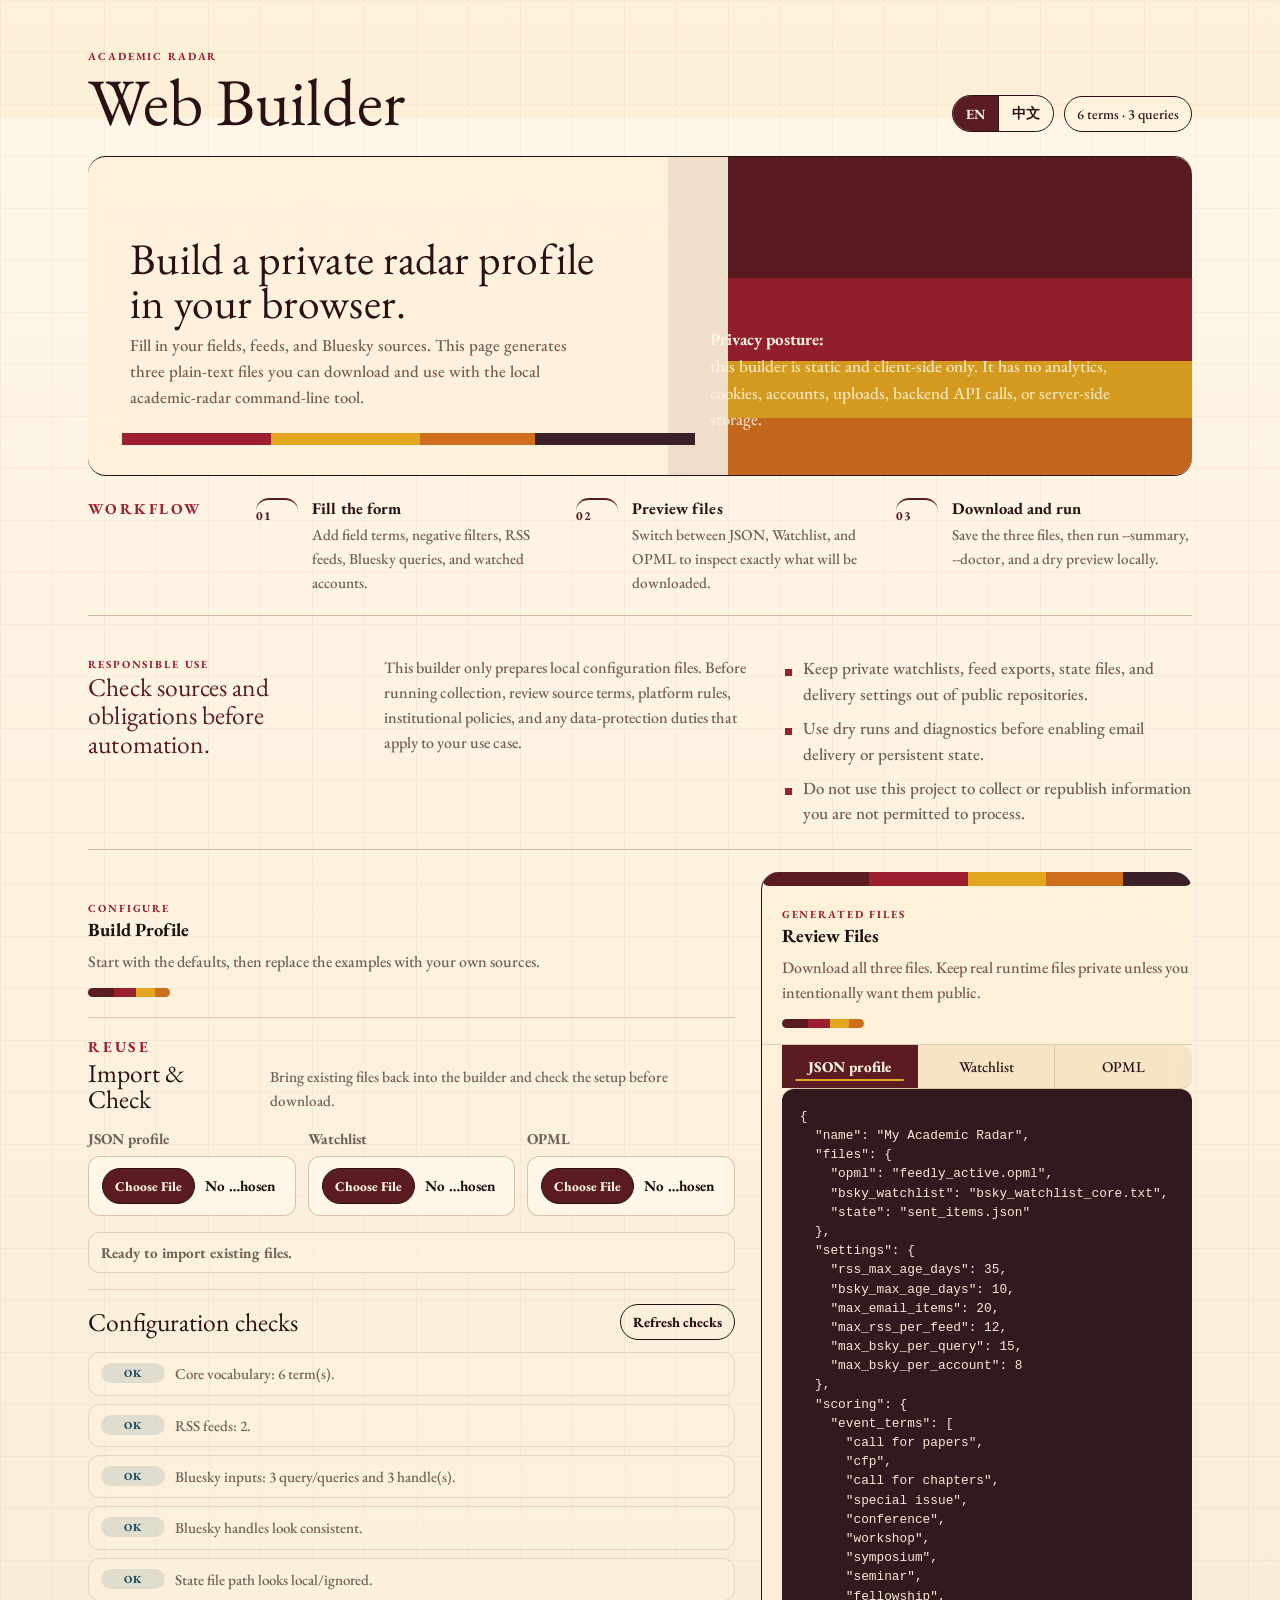
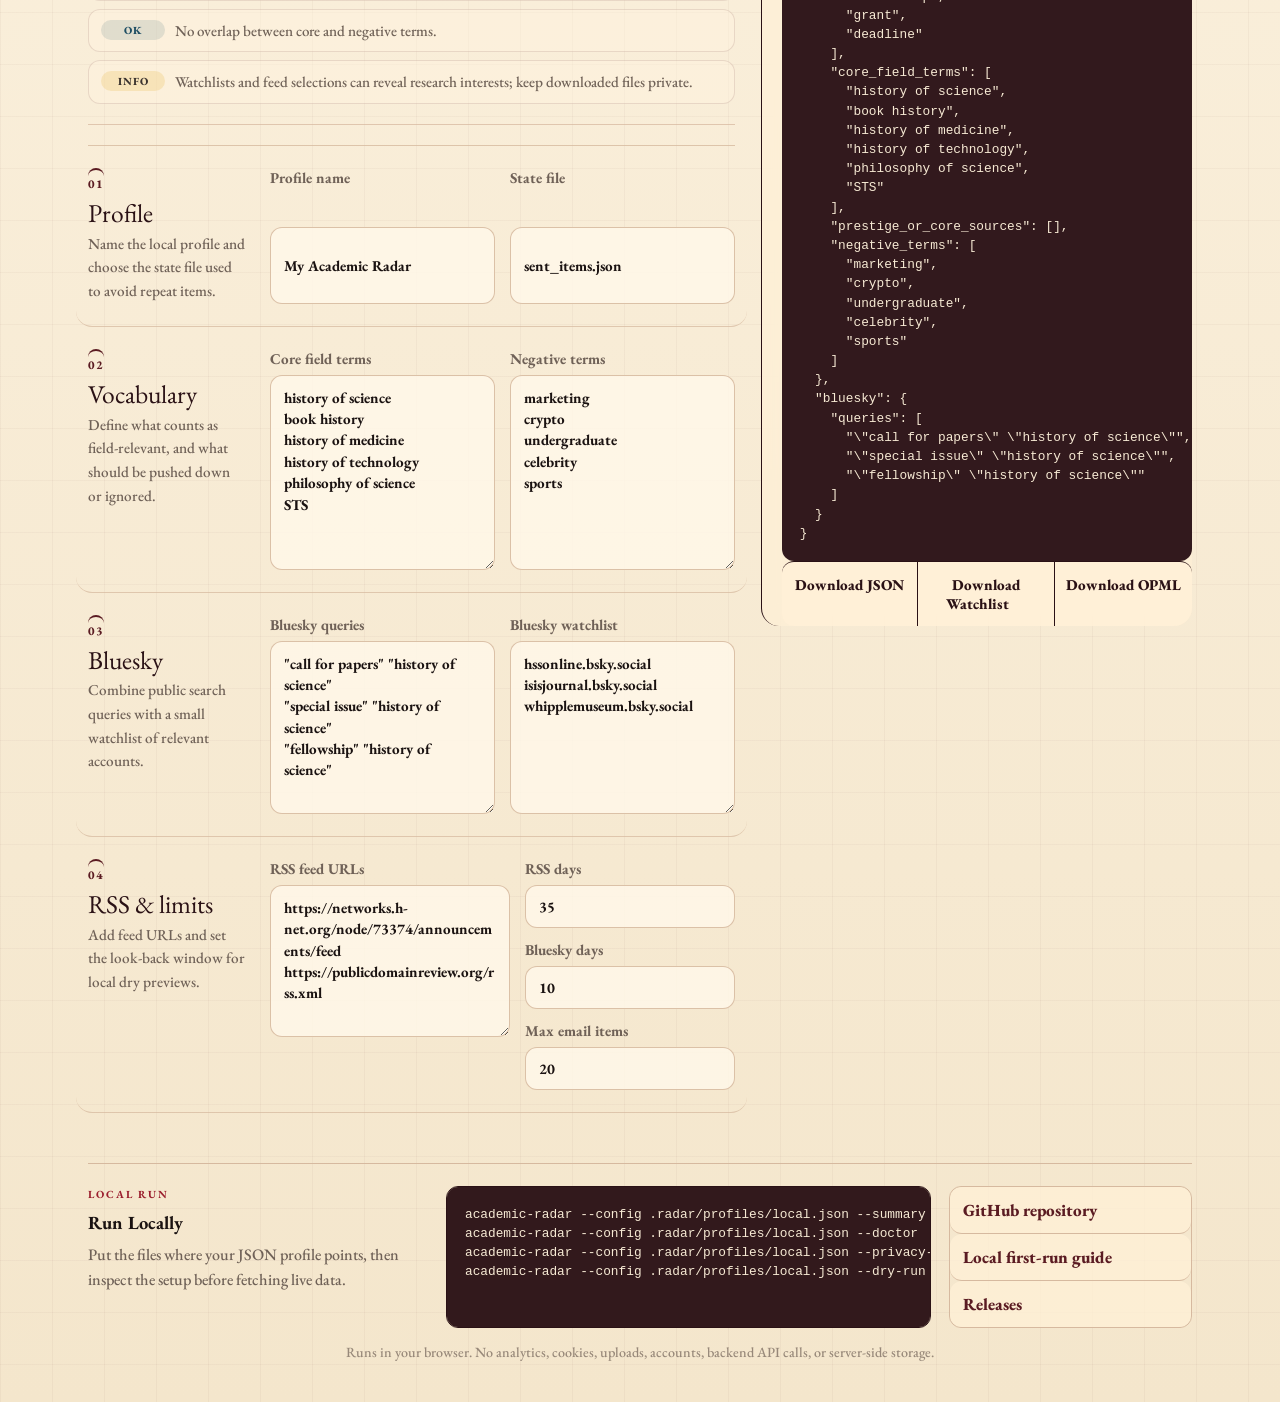
==== commit a530cb8b: "Load web builder enhancements on root page" ====
--- a/index.html
+++ b/index.html
@@ -244,5 +244,6 @@
     </main>
 
     <script src="site/app.js"></script>
+    <script src="site/enhancements.js"></script>
   </body>
-</html>
+</html>
--- a/site/styles.css
+++ b/site/styles.css
@@ -363,7 +363,7 @@
 .builder {
   display: flex;
   flex-direction: column;
-  gap: 18px;
+  gap: 20px;
   padding: clamp(20px, 2.4vw, 28px) 0;
 }
 
@@ -385,6 +385,65 @@
 .section-heading p,
 .output-intro p {
   margin-bottom: 0;
+}
+
+.config-list {
+  display: grid;
+  border-top: 1px solid rgba(214, 185, 159, 0.8);
+}
+
+.config-row {
+  display: grid;
+  grid-template-columns: minmax(150px, 0.34fr) minmax(0, 1fr);
+  gap: 24px;
+  padding: 22px 0;
+  border-bottom: 1px solid rgba(214, 185, 159, 0.72);
+}
+
+.config-meta {
+  display: grid;
+  align-content: start;
+  gap: 6px;
+}
+
+.config-meta > span {
+  width: max-content;
+  color: var(--rubin-red-dark);
+  border-top: 2px solid var(--rubin-red-dark);
+  padding-top: 6px;
+  font-size: 0.76rem;
+  font-weight: 800;
+  letter-spacing: 0.08em;
+}
+
+.config-meta h3 {
+  margin: 2px 0 0;
+  color: var(--lacquer);
+  font-family: var(--font-title);
+  font-size: clamp(1.22rem, 2vw, 1.6rem);
+  font-weight: 400;
+  line-height: 1.05;
+}
+
+.config-meta p {
+  margin-bottom: 0;
+  max-width: 22ch;
+  font-size: 0.95rem;
+}
+
+.config-controls {
+  display: grid;
+  gap: 15px;
+  min-width: 0;
+}
+
+.config-controls.two {
+  grid-template-columns: repeat(2, minmax(0, 1fr));
+}
+
+.rss-controls {
+  grid-template-columns: minmax(0, 1fr) minmax(210px, 0.42fr);
+  align-items: start;
 }
 
 .field {
@@ -447,6 +506,10 @@
   align-content: start;
 }
 
+.rss-controls .numbers {
+  grid-template-columns: 1fr;
+}
+
 .output {
   position: sticky;
   top: 22px;
@@ -605,7 +668,8 @@
 
 .lang-zh h1,
 .lang-zh .hero h2,
-.lang-zh .compliance h2 {
+.lang-zh .compliance h2,
+.lang-zh .config-meta h3 {
   font-family: "Songti SC", "Noto Serif CJK SC", "SimSun", serif;
   font-weight: 600;
   letter-spacing: 0.02em;
@@ -619,6 +683,241 @@
   line-height: 1.7;
 }
 
+/* Interaction layer: selective motion, soft radius, and reveal details. */
+.language-switch,
+.status {
+  border-radius: 999px;
+}
+
+.hero,
+.output {
+  border-radius: 18px;
+}
+
+.hero::before {
+  border-radius: 0 18px 18px 0;
+}
+
+.section-heading::after,
+.output-intro::after,
+.radar-art,
+.config-meta > span,
+.process li > span {
+  border-radius: 999px;
+}
+
+.config-row {
+  position: relative;
+  margin: 0 -12px;
+  padding: 22px 12px;
+  border-radius: 16px;
+  transition:
+    background 180ms ease,
+    transform 180ms ease;
+}
+
+.config-row::before {
+  content: "";
+  position: absolute;
+  left: 0;
+  top: 20px;
+  bottom: 20px;
+  width: 4px;
+  border-radius: 999px;
+  background: linear-gradient(180deg, var(--rubin-red-dark), var(--rubin-red), var(--saffron));
+  opacity: 0;
+  transform: scaleY(0.55);
+  transform-origin: center;
+  transition:
+    opacity 180ms ease,
+    transform 180ms ease;
+}
+
+.config-row::after {
+  content: "";
+  position: absolute;
+  inset: 0;
+  border: 1px solid rgba(90, 27, 34, 0.12);
+  border-radius: inherit;
+  opacity: 0;
+  pointer-events: none;
+  transition: opacity 180ms ease;
+}
+
+.config-row:hover,
+.config-row:focus-within {
+  background: rgba(255, 244, 223, 0.42);
+  transform: translateY(-2px);
+}
+
+.config-row:hover::before,
+.config-row:focus-within::before {
+  opacity: 1;
+  transform: scaleY(1);
+}
+
+.config-row:hover::after,
+.config-row:focus-within::after {
+  opacity: 1;
+}
+
+.config-meta > span,
+.config-meta h3,
+.process li,
+.process li > span {
+  transition:
+    color 180ms ease,
+    border-color 180ms ease,
+    transform 180ms ease,
+    background 180ms ease;
+}
+
+.config-row:hover .config-meta > span,
+.config-row:focus-within .config-meta > span {
+  color: var(--rubin-red);
+  border-color: var(--rubin-red);
+  transform: translateX(2px);
+}
+
+.config-row:hover .config-meta h3,
+.config-row:focus-within .config-meta h3 {
+  color: var(--rubin-red-dark);
+}
+
+.process li {
+  position: relative;
+  border-radius: 13px;
+  margin: -5px -7px;
+  padding: 5px 7px;
+}
+
+.process li:hover {
+  background: rgba(255, 244, 223, 0.42);
+  transform: translateY(-1px);
+}
+
+.process li:hover > span {
+  color: var(--rubin-red);
+  border-color: var(--rubin-red);
+}
+
+input,
+textarea,
+pre,
+.tabs,
+.actions,
+.quick-links,
+.quick-links a {
+  border-radius: 12px;
+}
+
+textarea,
+pre {
+  scrollbar-color: rgba(226, 166, 31, 0.62) rgba(42, 17, 21, 0.18);
+}
+
+input,
+textarea {
+  transition:
+    border-color 160ms ease,
+    background 160ms ease,
+    outline-color 160ms ease,
+    transform 160ms ease;
+}
+
+input:hover,
+textarea:hover,
+input:focus,
+textarea:focus {
+  transform: translateY(-1px);
+}
+
+.tab,
+.actions button,
+.quick-links a {
+  position: relative;
+  overflow: hidden;
+}
+
+.tab::after {
+  content: "";
+  position: absolute;
+  left: 13px;
+  right: 13px;
+  bottom: 7px;
+  height: 2px;
+  border-radius: 999px;
+  background: var(--saffron);
+  opacity: 0;
+  transform: scaleX(0.4);
+  transform-origin: left;
+  transition:
+    opacity 170ms ease,
+    transform 170ms ease;
+}
+
+.tab:hover::after,
+.tab.active::after {
+  opacity: 1;
+  transform: scaleX(1);
+}
+
+.actions button::after,
+.quick-links a::after {
+  content: "↗";
+  display: inline-block;
+  margin-left: 0.38rem;
+  opacity: 0;
+  transform: translateX(-4px);
+  transition:
+    opacity 160ms ease,
+    transform 160ms ease;
+}
+
+.actions button:hover::after,
+.actions button:focus-visible::after,
+.quick-links a:hover::after,
+.quick-links a:focus-visible::after {
+  opacity: 1;
+  transform: translateX(0);
+}
+
+.output {
+  transition:
+    background 200ms ease,
+    box-shadow 200ms ease,
+    transform 200ms ease;
+}
+
+.output:hover,
+.output:focus-within {
+  background: rgba(255, 240, 215, 0.76);
+  box-shadow: 0 20px 45px rgba(42, 17, 21, 0.12);
+  transform: translateY(-1px);
+}
+
+@media (prefers-reduced-motion: reduce) {
+  *,
+  *::before,
+  *::after {
+    scroll-behavior: auto !important;
+    transition: none !important;
+  }
+
+  button:hover,
+  input:hover,
+  textarea:hover,
+  input:focus,
+  textarea:focus,
+  .config-row:hover,
+  .config-row:focus-within,
+  .process li:hover,
+  .output:hover,
+  .output:focus-within {
+    transform: none;
+  }
+}
+
 @media (max-width: 920px) {
   body {
     font-size: 16px;
@@ -640,7 +939,10 @@
   .hero,
   .grid,
   .field.two,
-  .next {
+  .next,
+  .config-row,
+  .config-controls.two,
+  .rss-controls {
     grid-template-columns: 1fr;
   }
 
@@ -678,6 +980,10 @@
     grid-template-columns: 1fr;
   }
 
+  .config-meta p {
+    max-width: 100%;
+  }
+
   .output {
     position: relative;
     top: auto;
